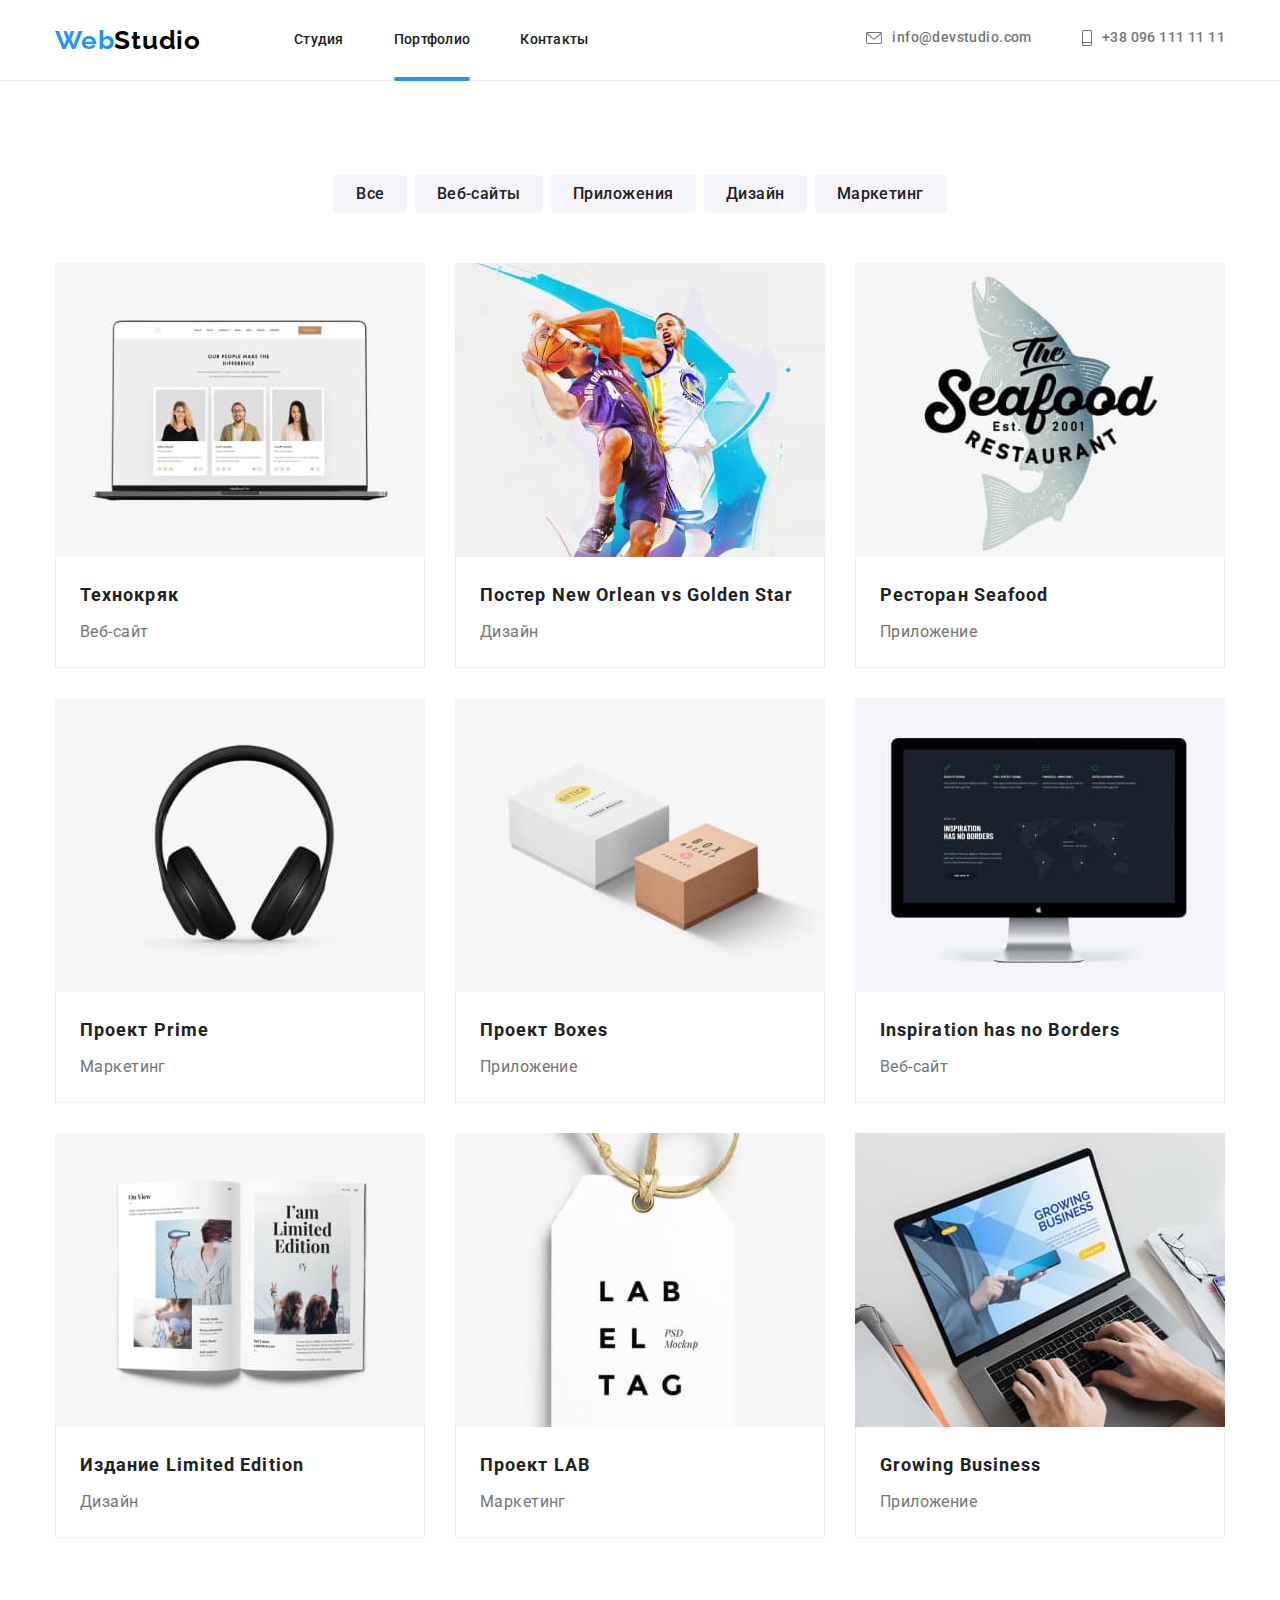
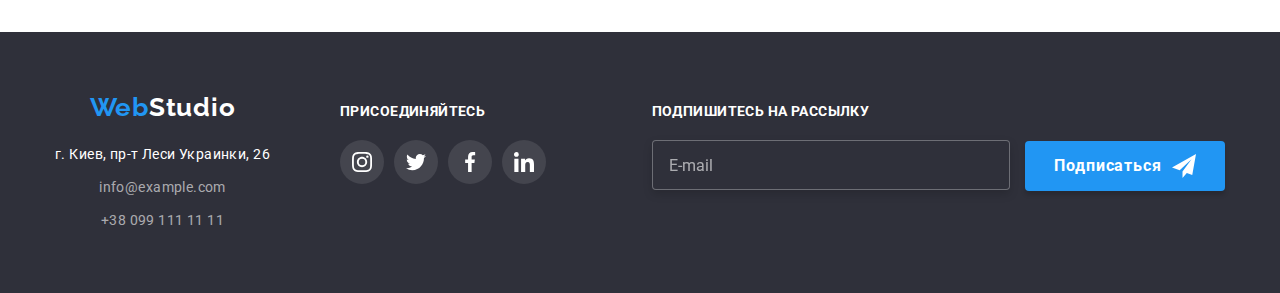
==== portfolio.html @ 34f18101 "дз 8" ====
<!DOCTYPE html>
<html lang="ru">

<head>
    <meta charset="UTF-8">
    <meta http-equiv="X-UA-Compatible" content="IE=edge">
    <meta name="viewport" content="width=device-width, initial-scale=1.0">
    <link rel="stylesheet"
        href="https://cdnjs.cloudflare.com/ajax/libs/modern-normalize/1.0.0/modern-normalize.min.css" />
    <link
        href="https://fonts.googleapis.com/css2?family=Raleway:wght@700&family=Roboto:wght@400;500;700;900&display=swap"
        rel="stylesheet">
    <link rel="stylesheet" href="./css/portfolio.min.css" />
    <meta name="viewport" content="width=device-width, initial-scale=1.0" />
    <title>Портфолио</title>
</head>

<body>
    <header class="header">
        <div class="container header-nav" data-menu>
            <a href="./index.html" class="logo link"><span class="logo-accent">Web</span>Studio</a>
            <div class="menu-container">
                <button type="button" class="menu-button close" data-menu-button-close>
                    <svg width="40" height="40">
                        <use href="./images/icons.svg#close-btn" class="icon-close"></use>
                        <!-- <use href="./images/icons.svg#menu" class="icon-menu"></use> -->
                    </svg>
                </button>
                <nav class="site-nav">
                    <ul class="site-nav__list list">
                        <li class="site-nav__item"><a href="./index.html" class="site-nav__link link">Студия</a>
                        </li>
                        <li class="site-nav__item"><a href="./portfolio.html"
                                class="site-nav__link link current">Портфолио</a>
                        </li>
                        <li class="site-nav__item"><a href="" class="site-nav__link link">Контакты</a></li>
                    </ul>
                </nav>

                <ul class="header-contacts list">
                    <li class="header-contacts__item"><a href="mailto:info@devstudio.com"
                            class="header-contacts__link header-contacts--email link">
                            <svg class="header-contacts__icon" width="16" height="12">
                                <use href="./images/icons.svg#envelope"></use>
                            </svg>
                            info@devstudio.com</a>
                    </li>
                    <li class="header-contacts__item"><a href="tel:+380961111111"
                            class="header-contacts__link header-contacts--tel link">
                            <svg class="header-contacts__icon" width="10" height="16">
                                <use href="./images/icons.svg#smartphone"></use>
                            </svg>
                            +38 096 111 11 11</a>
                    </li>
                </ul>
                <ul class="contacts-soclink__list list">
                    <li class="contacts-soclink__item"><a href="" class="soclink link">Instagram</a></li>
                    <li class="contacts-soclink__item"><a href="" class="soclink link">Twitter</a></li>
                    <li class="contacts-soclink__item"><a href="" class="soclink link">Facebook</a></li>
                    <li class="contacts-soclink__item"><a href="" class="soclink link">LinkedIn</a></li>
                </ul>
            </div>

            <button type="button" class="menu-button open" data-menu-button-open>
                <svg width="40" height="40">
                    <!-- <use href="./images/icons.svg#close-btn" class="icon-close"></use> -->
                    <use href="./images/icons.svg#menu" class="icon-menu"></use>
                </svg>
            </button>

        </div>
    </header>
    <main>
        <!-- Портфолио -->
        <section class="section">
            <div class="container">
                <ul class="filter list">
                    <li class="filter__item"><button type="button" class="filter__button">Все</button></li>
                    <li class="filter__item"><button type="button" class="filter__button">Веб-сайты</button></li>
                    <li class="filter__item"><button type="button" class="filter__button">Приложения</button></li>
                    <li class="filter__item"><button type="button" class="filter__button">Дизайн</button></li>
                    <li class="filter__item"><button type="button" class="filter__button">Маркетинг</button></li>
                </ul>
                <ul class="grid list">
                    <li class="grid__item portfolio-card">
                        <a class="portfolio-card__link link" href="">
                            <div class="portfolio-card__thumb">
                                <img src="./images/portfolio1.jpg" alt="Веб-сайт Технокряк" class="portfolio-card__img"
                                    width="370">
                                <div class="portfolio-card__text-wrap">
                                    <p class="portfolio-card__text">Ресурс предлагает комплексные предложения с разным
                                        уровнем
                                        функционала и сервисов. Все это позволит посетителю получить исчерпывающие
                                        сведения
                                        о компании или частном лице.</p>
                                </div>
                            </div>
                            <div class="portfolio-card__content">
                                <h2 class="portfolio-card__title">Технокряк</h2>
                                <p class="portfolio-card__type">Веб-сайт</p>
                            </div>
                        </a>

                    </li>
                    <!-- 1 -->
                    <li class="grid__item portfolio-card">
                        <a href="" class="portfolio-card__link link">
                            <div class="portfolio-card__thumb">
                                <img src="./images/portfolio2.jpg" alt="Дизайн постера" class="portfolio-card__img"
                                    width="370">
                                <div class="portfolio-card__text-wrap">
                                    <p class="portfolio-card__text">Ресурс предлагает комплексные предложения с разным
                                        уровнем функционала и сервисов. Все это позволит посетителю получить
                                        исчерпывающие
                                        сведения о компании или частном лице.</p>
                                </div>
                            </div>
                            <div class="portfolio-card__content">
                                <h2 class="portfolio-card__title">Постер New Orlean vs Golden Star</h2>
                                <p class="portfolio-card__type">Дизайн</p>
                            </div>
                        </a>
                    </li>
                    <!-- 2 -->
                    <li class="grid__item portfolio-card">
                        <a href="" class="portfolio-card__link link">
                            <div class="portfolio-card__thumb">
                                <img src="./images/portfolio3.jpg" alt="Приложене ресторана Сифуд"
                                    class="portfolio-card__img" width="370">
                                <div class="portfolio-card__text-wrap">
                                    <p class="portfolio-card__text">Ресурс предлагает комплексные предложения с разным
                                        уровнем функционала и сервисов. Все это позволит посетителю получить
                                        исчерпывающие сведения о компании или частном лице.</p>
                                </div>
                            </div>
                            <div class="portfolio-card__content">
                                <h2 class="portfolio-card__title">Ресторан Seafood</h2>
                                <p class="portfolio-card__type">Приложение</p>
                            </div>
                        </a>
                    </li>
                    <!-- 3 -->
                    <li class="grid__item portfolio-card">
                        <a href="" class="portfolio-card__link link">
                            <div class="portfolio-card__thumb">
                                <img src="./images/portfolio4.jpg" alt="Маркетинг проекта Прайм"
                                    class="portfolio-card__img" width="370">
                                <div class="portfolio-card__text-wrap">
                                    <p class="portfolio-card__text">Ресурс предлагает комплексные предложения с разным
                                        уровнем функционала и сервисов. Все это позволит посетителю получить
                                        исчерпывающие
                                        сведения о компании или частном лице.</p>
                                </div>
                            </div>
                            <div class="portfolio-card__content">
                                <h2 class="portfolio-card__title">Проект Prime</h2>
                                <p class="portfolio-card__type">Маркетинг</p>
                            </div>
                        </a>
                    </li>
                    <!-- 4 -->
                    <li class="grid__item portfolio-card">
                        <a href="" class="portfolio-card__link link">
                            <div class="portfolio-card__thumb">
                                <img src="./images/portfolio5.jpg" alt="Приложение проекта Боксес"
                                    class="portfolio-card__img" width="370">
                                <div class="portfolio-card__text-wrap">
                                    <p class="portfolio-card__text">Ресурс предлагает комплексные предложения с разным
                                        уровнем функционала и сервисов. Все это позволит посетителю получить
                                        исчерпывающие
                                        сведения о компании или частном лице.</p>
                                </div>
                            </div>
                            <div class="portfolio-card__content">
                                <h2 class="portfolio-card__title">Проект Boxes</h2>
                                <p class="portfolio-card__type">Приложение</p>
                            </div>
                        </a>
                    </li>
                    <!-- 5 -->
                    <li class="grid__item portfolio-card">
                        <a href="" class="portfolio-card__link link">
                            <div class="portfolio-card__thumb">

                                <img src="./images/portfolio6.jpg" alt="Веб-сайт вдохновения без границ"
                                    class="portfolio-card__img" width="370">
                                <div class="portfolio-card__text-wrap">
                                    <p class="portfolio-card__text">Ресурс предлагает комплексные предложения с разным
                                        уровнем функционала и сервисов. Все это позволит посетителю получить
                                        исчерпывающие
                                        сведения о компании или частном лице.</p>
                                </div>
                            </div>
                            <div class="portfolio-card__content">
                                <h2 class="portfolio-card__title">Inspiration has no Borders</h2>
                                <p class="portfolio-card__type">Веб-сайт</p>
                            </div>
                        </a>
                    </li>

                    <li class="grid__item portfolio-card">
                        <a href="" class="portfolio-card__link link">
                            <div class="portfolio-card__thumb">
                                <img src="./images/portfolio7.jpg" alt="Дизайн издания лимитед эдишн"
                                    class="portfolio-card__img" width="370">
                                <div class="portfolio-card__text-wrap">
                                    <p class="portfolio-card__text">Ресурс предлагает комплексные предложения с разным
                                        уровнем функционала и сервисов. Все это позволит посетителю получить
                                        исчерпывающие
                                        сведения о компании или частном лице.</p>
                                </div>
                            </div>
                            <div class="portfolio-card__content">
                                <h2 class="portfolio-card__title">Издание Limited Edition</h2>
                                <p class="portfolio-card__type">Дизайн</p>
                            </div>
                        </a>
                    </li>

                    <li class="grid__item portfolio-card">
                        <a href="" class="portfolio-card__link link">
                            <div class="portfolio-card__thumb">
                                <img src="./images/portfolio8.jpg" alt="Маркетинг проекта лаб"
                                    class="portfolio-card__img" width="370">
                                <div class="portfolio-card__text-wrap">
                                    <p class="portfolio-card__text">Ресурс предлагает комплексные предложения с разным
                                        уровнем функционала и сервисов. Все это позволит посетителю получить
                                        исчерпывающие
                                        сведения о компании или частном лице.</p>
                                </div>
                            </div>
                            <div class="portfolio-card__content">
                                <h2 class="portfolio-card__title">Проект LAB</h2>
                                <p class="portfolio-card__type">Маркетинг</p>
                            </div>
                        </a>
                    </li>

                    <li class="grid__item portfolio-card">
                        <a href="" class="portfolio-card__link link">
                            <div class="portfolio-card__thumb">
                                <img src="./images/portfolio9.jpg" alt="Приложение Гроуинг бизнес"
                                    class="portfolio-card__img" width="370">
                                <div class="portfolio-card__text-wrap">
                                    <p class="portfolio-card__text">Ресурс предлагает комплексные предложения с разным
                                        уровнем функционала и сервисов. Все это позволит посетителю получить
                                        исчерпывающие
                                        сведения о компании или частном лице.</p>
                                </div>
                            </div>
                            <div class="portfolio-card__content">
                                <h2 class="portfolio-card__title">Growing Business</h2>
                                <p class="portfolio-card__type">Приложение</p>
                            </div>
                        </a>
                    </li>
                </ul>
            </div>

        </section>
    </main>
    <footer class="footer">
        <div class="container footer-items">
            <div class="adress__block">
                <a href="./index.html" class="logo footer__logo link"><span class="logo-accent">Web</span>Studio</a>
                <address>
                    <p class="footer__adress">г. Киев, пр-т Леси Украинки, 26</p>
                    <a href="mailto:info@example.com" class="footer__contacts link">info@example.com</a>
                    <a href="tel:+380991111111" class="footer__contacts link">+38 099 111 11 11</a>
                </address>
            </div>
            <div class="footer__social-links">
                <h3 class="footer__title">Присоединяйтесь</h3>
                <ul class="social-links footer-social-list">
                    <li>
                        <a href="" class="social-links__item footer__social-item">
                            <svg class="social-links__icon" width="20" height="20">
                                <use href="./images/icons.svg#instagram"></use>
                            </svg>
                        </a>
                    </li>
                    <li>
                        <a href="" class="social-links__item footer__social-item">
                            <svg class="social-links__icon" width="20" height="20">
                                <use href="./images/icons.svg#twitter"></use>
                            </svg>
                        </a>
                    </li>
                    <li>
                        <a href="" class="social-links__item footer__social-item">
                            <svg class="social-links__icon" width="20" height="20">
                                <use href="./images/icons.svg#facebook"></use>
                            </svg>
                        </a>
                    </li>
                    <li>
                        <a href="" class="social-links__item footer__social-item">
                            <svg class="social-links__icon" width="20" height="20">
                                <use href="./images/icons.svg#linkedin"></use>
                            </svg>
                        </a>
                    </li>
                </ul>
            </div>

            <div class="footer-form">
                <h3 class="footer__title">Подпишитесь на рассылку</h3>
                <form>
                    <input name="mailing-address" class="footer-form__input" type="text" placeholder="E-mail">
                    <button type="submit" class="button footer-button">Подписаться
                        <svg class="icon-social footer-button__icon" width="24" height="24">
                            <use href="./images/icons.svg#send-mail"></use>
                        </svg>
                    </button>
                </form>

            </div>

        </div>

    </footer>



</body>
<script src="./js/menu.js"></script>

</html>
---- css/portfolio.min.css ----
.portfolio-card__text-wrap{display:-webkit-box;display:-ms-flexbox;display:flex;-webkit-box-align:center;-ms-flex-align:center;align-items:center;-webkit-box-pack:center;-ms-flex-pack:center;justify-content:center}.button{width:200px;height:50px;-webkit-box-shadow:0px 4px 4px rgba(0,0,0,0.15);box-shadow:0px 4px 4px rgba(0,0,0,0.15);border-radius:4px;border:0;font-family:inherit;font-weight:700;font-size:16px;line-height:1.88;text-align:center;letter-spacing:0.06em;background-color:#2196F3;color:#fff;cursor:pointer}.logo{font-family:"Raleway";font-weight:700;font-size:24px;line-height:1.17;letter-spacing:0.03em;color:#000}@media screen and (min-width: 1200px){.logo{font-size:26px;line-height:1.19}}.header-nav.is-open .logo{display:none}.logo-accent{color:#2196F3}body{background-color:#fff;color:#757575;font-family:"Roboto",sans-serif;font-size:14px;line-height:1.71;letter-spacing:.03em}body.modal-open{overflow:hidden}h1,h2,h3,h4,h5,h6,p,ul{margin:0;padding:0}.list{list-style:none}.link{text-decoration:none}.section__title{margin-bottom:30px;color:#212121;font-weight:700;font-size:28px;line-height:1.18;text-align:center}@media screen and (min-width: 1200px){.section__title{margin-bottom:50px;font-size:36px;line-height:1.17}}.container{margin-left:auto;margin-right:auto;min-width:300px;padding-left:15px;padding-right:15px}@media screen and (min-width: 480px){.container{width:480px}}@media screen and (min-width: 768px){.container{width:768px}}@media screen and (min-width: 1200px){.container{width:1200px}}.section{padding-top:60px;padding-bottom:60px}@media screen and (min-width: 1200px){.section{padding-top:94px;padding-bottom:94px}}.section__title{margin-bottom:30px;color:#212121;font-weight:700;font-size:36px;line-height:1.17;text-align:center}@media screen and (min-width: 1200px){.section__title{margin-bottom:50px}}@media screen and (min-width: 768px){.grid{display:-webkit-box;display:-ms-flexbox;display:flex;-ms-flex-wrap:wrap;flex-wrap:wrap;margin-top:-30px;margin-left:-30px;list-style:none}.grid__item{margin-left:30px;margin-top:30px}}.social-links{display:-webkit-box;display:-ms-flexbox;display:flex;-webkit-box-pack:justify;-ms-flex-pack:justify;justify-content:space-between;list-style:none;width:206px;margin-left:auto;margin-right:auto}.social-links__item{display:-webkit-inline-box;display:-ms-inline-flexbox;display:inline-flex;-webkit-box-align:center;-ms-flex-align:center;align-items:center;-webkit-box-pack:center;-ms-flex-pack:center;justify-content:center;width:44px;height:44px;border-radius:50%;color:#afb1b8;background-color:#fff;-webkit-transition:background-color 250ms cubic-bezier(0.4, 0, 0.2, 1),color 250ms cubic-bezier(0.4, 0, 0.2, 1);transition:background-color 250ms cubic-bezier(0.4, 0, 0.2, 1),color 250ms cubic-bezier(0.4, 0, 0.2, 1)}.social-links__item:hover,.social-links__item:focus{background-color:#2196F3;color:#fff}.social-links__icon{fill:currentColor}.header{width:100%;height:100%;border-bottom:1px solid #ececec}.header-nav{display:-webkit-box;display:-ms-flexbox;display:flex;-webkit-box-align:center;-ms-flex-align:center;align-items:center;height:60px}@media screen and (max-width: 1199px){.header-nav{-webkit-box-pack:justify;-ms-flex-pack:justify;justify-content:space-between}}@media screen and (min-width: 768px){.header-nav{height:80px}}@media screen and (max-width: 768px){.menu-container{display:none}}@media screen and (min-width: 768px){.menu-container{display:-webkit-box;display:-ms-flexbox;display:flex;-webkit-box-align:center;-ms-flex-align:center;align-items:center}}@media screen and (min-width: 1200px){.menu-container{width:100%}}@media screen and (max-width: 768px){.header-nav.is-open{position:fixed;top:0;left:0;width:100%;height:100%;-webkit-box-pack:start;-ms-flex-pack:start;justify-content:flex-start;-webkit-box-align:start;-ms-flex-align:start;align-items:flex-start;background-color:#fff;overflow-y:scroll}.header-nav.is-open .menu-container{height:100%;padding:48px 25px;display:-webkit-box;display:-ms-flexbox;display:flex;-webkit-box-orient:vertical;-webkit-box-direction:normal;-ms-flex-direction:column;flex-direction:column;margin-left:auto;margin-right:auto;background-color:#fff;z-index:999}.header-nav.is-open .menu-button.open{display:none}.header-nav.is-open .menu-button{position:absolute;top:21px;right:15px}}.menu-button{display:-webkit-inline-box;display:-ms-inline-flexbox;display:inline-flex;margin:0;margin-left:auto;padding:0;border:none;background-color:transparent}@media screen and (min-width: 768px){.menu-button{display:none}}.menu-button:hover,.menu-button:focus{color:#2196F3}.icon-menu,.icon-close{fill:currentColor}@media screen and (min-width: 768px){.site-nav{font-weight:500;font-size:14px;line-height:1.14;letter-spacing:0.02em}.site-nav .current::after{content:"";position:absolute;bottom:-1px;left:0;width:100%;height:4px;border-radius:2px;background-color:#2196F3}}@media screen and (max-width: 768px){.site-nav{margin-bottom:auto}}@media screen and (min-width: 768px){.site-nav__list{display:-webkit-box;display:-ms-flexbox;display:flex;margin-left:93px}}@media screen and (max-width: 768px){.site-nav__item:not(:first-child){margin-top:32px}}@media screen and (min-width: 768px){.site-nav__item{position:relative}.site-nav__item:not(:first-child){margin-left:50px}}.site-nav__link{color:#212121;-webkit-transition:color 250ms cubic-bezier(0.4, 0, 0.2, 1);transition:color 250ms cubic-bezier(0.4, 0, 0.2, 1)}@media screen and (max-width: 768px){.site-nav__link{font-weight:500;font-size:40px;line-height:1.18;letter-spacing:0.02em}.site-nav__link.current{color:#2196F3}}@media screen and (min-width: 768px){.site-nav__link{display:block;padding-top:32px;padding-bottom:32px}}.site-nav__link:hover,.site-nav__link:focus{color:#2196F3}@media screen and (max-width: 768px){.header-contacts{margin-right:auto;display:-webkit-box;display:-ms-flexbox;display:flex;-webkit-box-orient:vertical;-webkit-box-direction:reverse;-ms-flex-direction:column-reverse;flex-direction:column-reverse}.header-contacts--tel{color:#2196F3;font-size:34px;line-height:1.18;letter-spacing:0.02em;margin-bottom:32px}.header-contacts--email{color:#757575;font-size:24px;line-height:1.17;letter-spacing:0.02em}}@media screen and (min-width: 768px){.header-contacts{margin-left:auto}}@media screen and (min-width: 1200px){.header-contacts{display:-webkit-box;display:-ms-flexbox;display:flex}}.header-contacts__link{display:-webkit-inline-box;display:-ms-inline-flexbox;display:inline-flex;-webkit-box-align:center;-ms-flex-align:center;align-items:center;font-weight:500;-webkit-transition:color 250ms cubic-bezier(0.4, 0, 0.2, 1);transition:color 250ms cubic-bezier(0.4, 0, 0.2, 1)}@media screen and (min-width: 768px){.header-contacts__link{color:#757575}}.header-contacts__link:hover,.header-contacts__link:focus{color:#2196F3}@media screen and (max-width: 768px){.header-contacts__item:not(:first-child){margin-top:32px}}@media screen and (min-width: 768px){.header-contacts__item{margin-left:50px}}.header-contacts__icon{margin-right:10px;fill:currentColor}@media screen and (max-width: 768px){.header-contacts__icon{display:none}}.contacts-soclink__list{display:-webkit-box;display:-ms-flexbox;display:flex;margin-top:64px}@media screen and (min-width: 768px){.contacts-soclink__list{display:none}}.contacts-soclink__item:not(:last-child){padding-right:10px;border-right:1px solid rgba(33,33,33,0.2)}.contacts-soclink__item:not(:first-child){padding-left:10px;border-left:1px solid rgba(33,33,33,0.2)}.soclink{font-weight:500;font-size:18px;line-height:1.22;letter-spacing:0.02em;color:#2196F3}.filter{margin-bottom:50px;display:-webkit-box;display:-ms-flexbox;display:flex;-ms-flex-wrap:wrap;flex-wrap:wrap;margin-top:-15px;margin-left:-8px}@media screen and (min-width: 768px){.filter{-webkit-box-pack:center;-ms-flex-pack:center;justify-content:center}}.filter__item{margin-top:15px;margin-left:8px}.filter__button{padding:6px 22px;border-radius:4px;border:0;background-color:#F5F4FA;color:#212121;-webkit-box-shadow:none;box-shadow:none;cursor:pointer;font-family:"Roboto", sans-serif;font-weight:500;font-size:16px;line-height:1.62;text-align:center;letter-spacing:0.03em;-webkit-transition:color 250ms cubic-bezier(0.4, 0, 0.2, 1),background-color 250ms cubic-bezier(0.4, 0, 0.2, 1),-webkit-box-shadow 250ms cubic-bezier(0.4, 0, 0.2, 1);transition:color 250ms cubic-bezier(0.4, 0, 0.2, 1),background-color 250ms cubic-bezier(0.4, 0, 0.2, 1),-webkit-box-shadow 250ms cubic-bezier(0.4, 0, 0.2, 1);transition:color 250ms cubic-bezier(0.4, 0, 0.2, 1),background-color 250ms cubic-bezier(0.4, 0, 0.2, 1),box-shadow 250ms cubic-bezier(0.4, 0, 0.2, 1);transition:color 250ms cubic-bezier(0.4, 0, 0.2, 1),background-color 250ms cubic-bezier(0.4, 0, 0.2, 1),box-shadow 250ms cubic-bezier(0.4, 0, 0.2, 1),-webkit-box-shadow 250ms cubic-bezier(0.4, 0, 0.2, 1)}.filter__button:hover,.filter__button:focus{background-color:#2196F3;color:#fff;-webkit-box-shadow:0px 3px 1px rgba(0,0,0,0.1),0px 1px 2px rgba(0,0,0,0.08),0px 2px 2px rgba(0,0,0,0.12);box-shadow:0px 3px 1px rgba(0,0,0,0.1),0px 1px 2px rgba(0,0,0,0.08),0px 2px 2px rgba(0,0,0,0.12)}.portfolio-card{-webkit-transition:-webkit-box-shadow 250ms cubic-bezier(0.4, 0, 0.2, 1);transition:-webkit-box-shadow 250ms cubic-bezier(0.4, 0, 0.2, 1);transition:box-shadow 250ms cubic-bezier(0.4, 0, 0.2, 1);transition:box-shadow 250ms cubic-bezier(0.4, 0, 0.2, 1), -webkit-box-shadow 250ms cubic-bezier(0.4, 0, 0.2, 1)}@media screen and (min-width: 768px){.portfolio-card{width:calc((100% - 60px) / 2)}}@media screen and (min-width: 1200px){.portfolio-card{width:calc((100% - 90px) / 3)}}@media screen and (max-width: 767px){.portfolio-card:not(:last-child){margin-bottom:30px}}.portfolio-card:hover{-webkit-box-shadow:0px 1px 1px rgba(0,0,0,0.12),0px 4px 4px rgba(0,0,0,0.06),1px 4px 6px rgba(0,0,0,0.16);box-shadow:0px 1px 1px rgba(0,0,0,0.12),0px 4px 4px rgba(0,0,0,0.06),1px 4px 6px rgba(0,0,0,0.16)}.portfolio-card__thumb{position:relative;overflow:hidden}.portfolio-card__img{display:block}.portfolio-card__text-wrap{position:absolute;bottom:0;min-height:294px;-webkit-transform:translateY(100%);transform:translateY(100%);background-color:rgba(33,150,243,0.9);-webkit-transition:-webkit-transform 250ms cubic-bezier(0.4, 0, 0.2, 1);transition:-webkit-transform 250ms cubic-bezier(0.4, 0, 0.2, 1);transition:transform 250ms cubic-bezier(0.4, 0, 0.2, 1);transition:transform 250ms cubic-bezier(0.4, 0, 0.2, 1), -webkit-transform 250ms cubic-bezier(0.4, 0, 0.2, 1)}.portfolio-card__link:hover .portfolio-card__text-wrap,.portfolio-card__link:focus .portfolio-card__text-wrap{-webkit-transform:translateY(0);transform:translateY(0)}.portfolio-card__text{padding:24px;font-size:18px;line-height:1.56;color:#fff}.portfolio-card__title{margin-bottom:4px;color:#212121;font-weight:700;font-size:18px;line-height:2;letter-spacing:0.06em}.portfolio-card__content{display:-webkit-box;display:-ms-flexbox;display:flex;-webkit-box-orient:vertical;-webkit-box-direction:normal;-ms-flex-direction:column;flex-direction:column;padding:20px 24px;border-left:1px solid #ececec;border-right:1px solid #ececec;border-bottom:1px solid #ececec}.portfolio-card__type{font-size:16px;line-height:1.88;color:#757575}.footer{padding-top:60px;padding-bottom:60px;background-color:#2F303A}.adress__block{text-align:center}@media screen and (max-width: 767px){.adress__block{margin-bottom:60px}}@media (min-width: 768px) and (max-width: 1199px){.adress__block{margin-right:165px;margin-bottom:60px;margin-left:76px}}.footer__title{margin-bottom:20px;color:#fff;font-weight:700;font-size:14px;line-height:1.14;text-transform:uppercase;text-align:center}@media screen and (min-width: 1200px){.footer__title{text-align:left}}@media screen and (min-width: 768px){.footer-items{display:-webkit-box;display:-ms-flexbox;display:flex;-ms-flex-wrap:wrap;flex-wrap:wrap}}.footer__logo{display:block;margin-bottom:20px;color:#fff}.footer__adress{margin-bottom:9px;font-style:normal;color:#fff}.footer__contacts{display:block;color:rgba(255,255,255,0.6);font-style:normal;-webkit-transition:color 250ms cubic-bezier(0.4, 0, 0.2, 1);transition:color 250ms cubic-bezier(0.4, 0, 0.2, 1)}.footer__contacts:hover,.footer__contacts:focus{color:#2196F3}.footer__contacts:not(:last-child){margin-bottom:9px}.footer__social-links{margin-left:auto;margin-right:auto;width:206px}@media (max-width: 1199px){.footer__social-links{margin-bottom:60px}}@media (min-width: 768px) and (max-width: 1199px){.footer__social-links{margin-top:5px}}@media screen and (min-width: 1200px){.footer__social-links{margin-left:70px;padding-top:12px}}.footer__social-item{color:#fff;background-color:rgba(255,255,255,0.1)}@media (min-width: 768px) and (max-width: 1199px){.footer-form{width:450px;margin-left:166px}}@media screen and (min-width: 1200px){.footer-form{margin-left:93px;padding-top:12px}}.footer-form__input{height:50px;margin-right:12px;margin-bottom:20px;padding:15px 16px;font-size:16px;line-height:1.25;background-color:#2F303A;color:rgba(255,255,255,0.6);border:1px solid rgba(255,255,255,0.3);-webkit-filter:drop-shadow(0px 4px 4px rgba(0,0,0,0.15));filter:drop-shadow(0px 4px 4px rgba(0,0,0,0.15));border-radius:4px}@media (min-width: 768px) and (max-width: 1199px){.footer-form__input{width:450px}}.footer-form__input::-webkit-input-placeholder{color:rgba(255,255,255,0.6)}.footer-form__input:-ms-input-placeholder{color:rgba(255,255,255,0.6)}.footer-form__input::-ms-input-placeholder{color:rgba(255,255,255,0.6)}.footer-form__input::placeholder{color:rgba(255,255,255,0.6)}.footer-form__input:focus{border-color:#2196F3;outline:none;-webkit-transition:border-color 250ms cubic-bezier(0.4, 0, 0.2, 1);transition:border-color 250ms cubic-bezier(0.4, 0, 0.2, 1)}@media (max-width: 767px){.footer-form__input{width:100%}}@media screen and (min-width: 1200px){.footer-form__input{min-width:358px}}.footer-button{display:-webkit-box;display:-ms-flexbox;display:flex;-webkit-box-align:center;-ms-flex-align:center;align-items:center;-webkit-box-pack:center;-ms-flex-pack:center;justify-content:center}@media (max-width: 1199px){.footer-button{margin-left:auto;margin-right:auto}}@media screen and (min-width: 1200px){.footer-button{display:-webkit-inline-box;display:-ms-inline-flexbox;display:inline-flex}}.footer-button__icon{margin-left:10px}
/*# sourceMappingURL=portfolio.min.css.map */
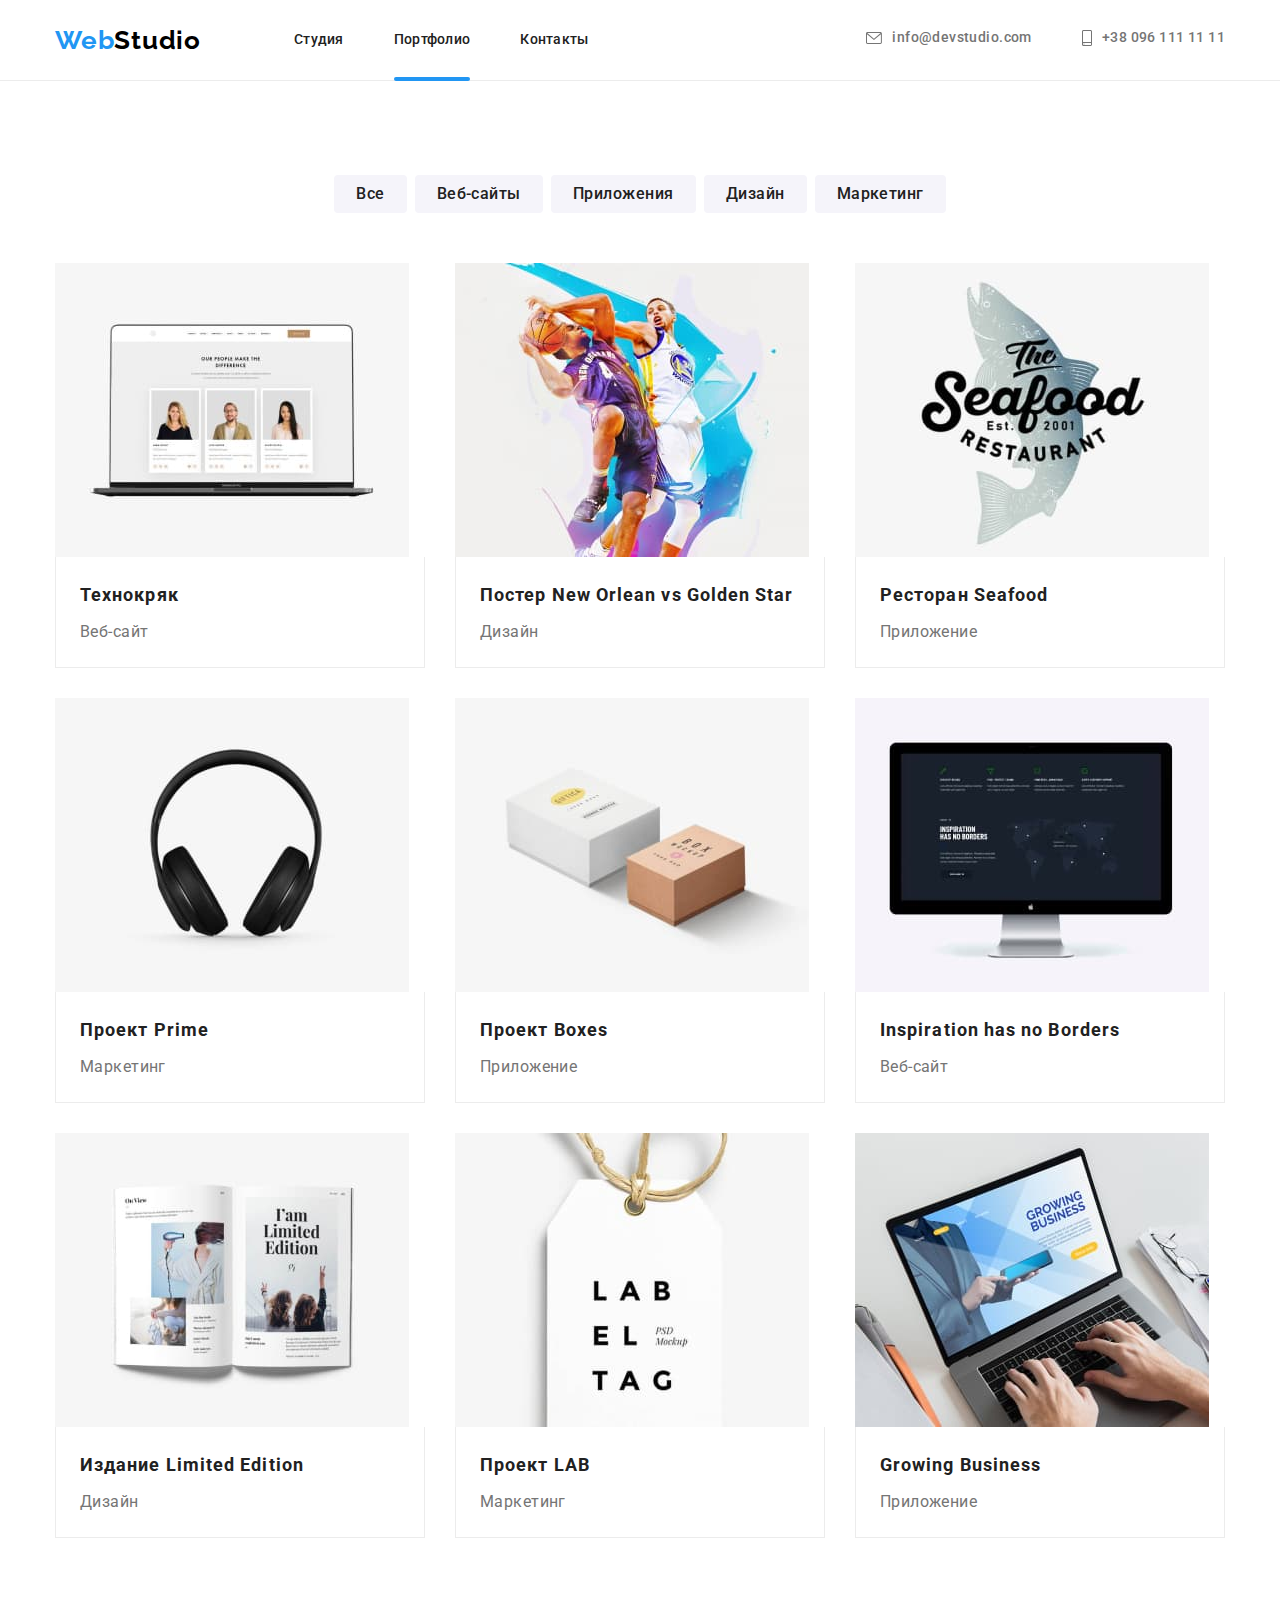
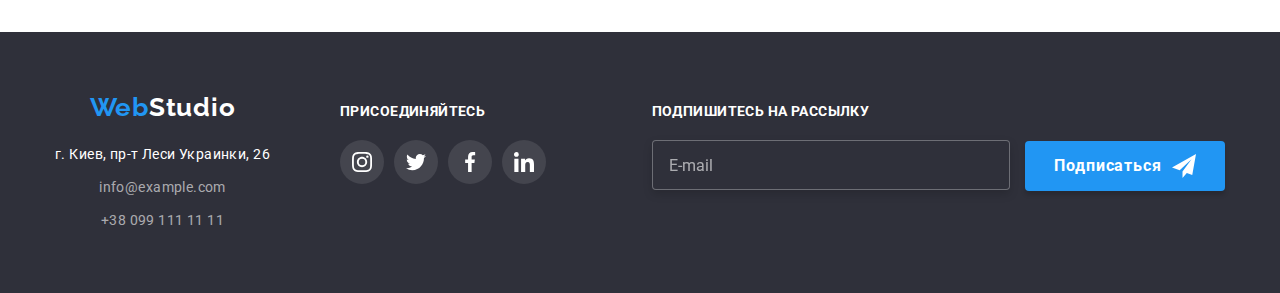
==== commit 1e8dfd7b: "зроблені зображення" ====
--- a/portfolio.html
+++ b/portfolio.html
@@ -85,8 +85,18 @@
                     <li class="grid__item portfolio-card">
                         <a class="portfolio-card__link link" href="">
                             <div class="portfolio-card__thumb">
-                                <img src="./images/portfolio1.jpg" alt="Веб-сайт Технокряк" class="portfolio-card__img"
-                                    width="370">
+                                <img srcset="
+                                                        ./images/portfolio/portfolio1-354.jpg 354w,
+                                                        ./images/portfolio/portfolio1-370.jpg 370w, 
+                                                        ./images/portfolio/portfolio1-450.jpg 450w, 
+                                                        ./images/portfolio/portfolio1-708.jpg 708w,
+                                                        ./images/portfolio/portfolio1-740.jpg 740w, 
+                                                        ./images/portfolio/portfolio1-900.jpg 900w" sizes="
+                                                         (min-width: 1200px) 354px, 
+                                                         (min-width: 768px) 370px, 
+                                                         (max-width: 768px) 450px"
+                                    src="./images/portfolio/portfolio1-354.jpg" alt="Веб-сайт Технокряк"
+                                    class="portfolio-card__img">
                                 <div class="portfolio-card__text-wrap">
                                     <p class="portfolio-card__text">Ресурс предлагает комплексные предложения с разным
                                         уровнем
@@ -106,8 +116,19 @@
                     <li class="grid__item portfolio-card">
                         <a href="" class="portfolio-card__link link">
                             <div class="portfolio-card__thumb">
-                                <img src="./images/portfolio2.jpg" alt="Дизайн постера" class="portfolio-card__img"
-                                    width="370">
+                                <img srcset="
+                                                                                        ./images/portfolio/portfolio2-354.jpg 354w,
+                                                                                        ./images/portfolio/portfolio2-370.jpg 370w, 
+                                                                                        ./images/portfolio/portfolio2-450.jpg 450w, 
+                                                                                        ./images/portfolio/portfolio2-708.jpg 708w,
+                                                                                        ./images/portfolio/portfolio2-740.jpg 740w, 
+                                                                                        ./images/portfolio/portfolio2-900.jpg 900w"
+                                    sizes="
+                                                                                         (min-width: 1200px) 354px, 
+                                                                                         (min-width: 768px) 370px, 
+                                                                                         (max-width: 768px) 450px"
+                                    src="./images/portfolio/portfolio2-354.jpg" alt="Дизайн постера"
+                                    class="portfolio-card__img">
                                 <div class="portfolio-card__text-wrap">
                                     <p class="portfolio-card__text">Ресурс предлагает комплексные предложения с разным
                                         уровнем функционала и сервисов. Все это позволит посетителю получить
@@ -125,8 +146,19 @@
                     <li class="grid__item portfolio-card">
                         <a href="" class="portfolio-card__link link">
                             <div class="portfolio-card__thumb">
-                                <img src="./images/portfolio3.jpg" alt="Приложене ресторана Сифуд"
-                                    class="portfolio-card__img" width="370">
+                                <img srcset="
+                                                                                        ./images/portfolio/portfolio3-354.jpg 354w,
+                                                                                        ./images/portfolio/portfolio3-370.jpg 370w, 
+                                                                                        ./images/portfolio/portfolio3-450.jpg 450w, 
+                                                                                        ./images/portfolio/portfolio3-708.jpg 708w,
+                                                                                        ./images/portfolio/portfolio3-740.jpg 740w, 
+                                                                                        ./images/portfolio/portfolio3-900.jpg 900w"
+                                    sizes="
+                                                                                         (min-width: 1200px) 354px, 
+                                                                                         (min-width: 768px) 370px, 
+                                                                                         (max-width: 768px) 450px"
+                                    src="./images/portfolio/portfolio3-354.jpg" alt="Приложене ресторана Сифуд"
+                                    class="portfolio-card__img">
                                 <div class="portfolio-card__text-wrap">
                                     <p class="portfolio-card__text">Ресурс предлагает комплексные предложения с разным
                                         уровнем функционала и сервисов. Все это позволит посетителю получить
@@ -143,8 +175,19 @@
                     <li class="grid__item portfolio-card">
                         <a href="" class="portfolio-card__link link">
                             <div class="portfolio-card__thumb">
-                                <img src="./images/portfolio4.jpg" alt="Маркетинг проекта Прайм"
-                                    class="portfolio-card__img" width="370">
+                                <img srcset="
+                                                                                        ./images/portfolio/portfolio4-354.jpg 354w,
+                                                                                        ./images/portfolio/portfolio4-370.jpg 370w, 
+                                                                                        ./images/portfolio/portfolio4-450.jpg 450w, 
+                                                                                        ./images/portfolio/portfolio4-708.jpg 708w,
+                                                                                        ./images/portfolio/portfolio4-740.jpg 740w, 
+                                                                                        ./images/portfolio/portfolio4-900.jpg 900w"
+                                    sizes="
+                                                                                         (min-width: 1200px) 354px, 
+                                                                                         (min-width: 768px) 370px, 
+                                                                                         (max-width: 768px) 450px"
+                                    src="./images/portfolio/portfolio4-354.jpg" alt="Маркетинг проекта Прайм"
+                                    class="portfolio-card__img">
                                 <div class="portfolio-card__text-wrap">
                                     <p class="portfolio-card__text">Ресурс предлагает комплексные предложения с разным
                                         уровнем функционала и сервисов. Все это позволит посетителю получить
@@ -162,8 +205,19 @@
                     <li class="grid__item portfolio-card">
                         <a href="" class="portfolio-card__link link">
                             <div class="portfolio-card__thumb">
-                                <img src="./images/portfolio5.jpg" alt="Приложение проекта Боксес"
-                                    class="portfolio-card__img" width="370">
+                                <img srcset="
+                                                                                        ./images/portfolio/portfolio5-354.jpg 354w,
+                                                                                        ./images/portfolio/portfolio5-370.jpg 370w, 
+                                                                                        ./images/portfolio/portfolio5-450.jpg 450w, 
+                                                                                        ./images/portfolio/portfolio5-708.jpg 708w,
+                                                                                        ./images/portfolio/portfolio5-740.jpg 740w, 
+                                                                                        ./images/portfolio/portfolio5-900.jpg 900w"
+                                    sizes="
+                                                                                         (min-width: 1200px) 354px, 
+                                                                                         (min-width: 768px) 370px, 
+                                                                                         (max-width: 768px) 450px"
+                                    src="./images/portfolio/portfolio5-354.jpg" alt="Приложение проекта Боксес"
+                                    class="portfolio-card__img">
                                 <div class="portfolio-card__text-wrap">
                                     <p class="portfolio-card__text">Ресурс предлагает комплексные предложения с разным
                                         уровнем функционала и сервисов. Все это позволит посетителю получить
@@ -182,8 +236,19 @@
                         <a href="" class="portfolio-card__link link">
                             <div class="portfolio-card__thumb">
 
-                                <img src="./images/portfolio6.jpg" alt="Веб-сайт вдохновения без границ"
-                                    class="portfolio-card__img" width="370">
+                                <img srcset="
+                                                                                        ./images/portfolio/portfolio6-354.jpg 354w,
+                                                                                        ./images/portfolio/portfolio6-370.jpg 370w, 
+                                                                                        ./images/portfolio/portfolio6-450.jpg 450w, 
+                                                                                        ./images/portfolio/portfolio6-708.jpg 708w,
+                                                                                        ./images/portfolio/portfolio6-740.jpg 740w, 
+                                                                                        ./images/portfolio/portfolio6-900.jpg 900w"
+                                    sizes="
+                                                                                         (min-width: 1200px) 354px, 
+                                                                                         (min-width: 768px) 370px, 
+                                                                                         (max-width: 768px) 450px"
+                                    src="./images/portfolio/portfolio6-354.jpg" alt="Веб-сайт вдохновения без границ"
+                                    class="portfolio-card__img">
                                 <div class="portfolio-card__text-wrap">
                                     <p class="portfolio-card__text">Ресурс предлагает комплексные предложения с разным
                                         уровнем функционала и сервисов. Все это позволит посетителю получить
@@ -201,8 +266,19 @@
                     <li class="grid__item portfolio-card">
                         <a href="" class="portfolio-card__link link">
                             <div class="portfolio-card__thumb">
-                                <img src="./images/portfolio7.jpg" alt="Дизайн издания лимитед эдишн"
-                                    class="portfolio-card__img" width="370">
+                                <img srcset="
+                                                                                    ./images/portfolio/portfolio7-354.jpg 354w,
+                                                                                    ./images/portfolio/portfolio7-370.jpg 370w, 
+                                                                                    ./images/portfolio/portfolio7-450.jpg 450w, 
+                                                                                    ./images/portfolio/portfolio7-708.jpg 708w,
+                                                                                    ./images/portfolio/portfolio7-740.jpg 740w, 
+                                                                                    ./images/portfolio/portfolio7-900.jpg 900w"
+                                    sizes="
+                                                                                     (min-width: 1200px) 354px, 
+                                                                                     (min-width: 768px) 370px, 
+                                                                                     (max-width: 768px) 450px"
+                                    src="./images/portfolio/portfolio7-354.jpg" alt="Дизайн издания лимитед эдишн"
+                                    class="portfolio-card__img">
                                 <div class="portfolio-card__text-wrap">
                                     <p class="portfolio-card__text">Ресурс предлагает комплексные предложения с разным
                                         уровнем функционала и сервисов. Все это позволит посетителю получить
@@ -220,8 +296,19 @@
                     <li class="grid__item portfolio-card">
                         <a href="" class="portfolio-card__link link">
                             <div class="portfolio-card__thumb">
-                                <img src="./images/portfolio8.jpg" alt="Маркетинг проекта лаб"
-                                    class="portfolio-card__img" width="370">
+                                <img srcset="
+                                                                                        ./images/portfolio/portfolio8-354.jpg 354w,
+                                                                                        ./images/portfolio/portfolio8-370.jpg 370w, 
+                                                                                        ./images/portfolio/portfolio8-450.jpg 450w, 
+                                                                                        ./images/portfolio/portfolio8-708.jpg 708w,
+                                                                                        ./images/portfolio/portfolio8-740.jpg 740w, 
+                                                                                        ./images/portfolio/portfolio8-900.jpg 900w"
+                                    sizes="
+                                                                                         (min-width: 1200px) 354px, 
+                                                                                         (min-width: 768px) 370px, 
+                                                                                         (max-width: 768px) 450px"
+                                    src="./images/portfolio/portfolio8-354.jpg" alt="Маркетинг проекта лаб"
+                                    class="portfolio-card__img">
                                 <div class="portfolio-card__text-wrap">
                                     <p class="portfolio-card__text">Ресурс предлагает комплексные предложения с разным
                                         уровнем функционала и сервисов. Все это позволит посетителю получить
@@ -239,8 +326,19 @@
                     <li class="grid__item portfolio-card">
                         <a href="" class="portfolio-card__link link">
                             <div class="portfolio-card__thumb">
-                                <img src="./images/portfolio9.jpg" alt="Приложение Гроуинг бизнес"
-                                    class="portfolio-card__img" width="370">
+                                <img srcset="
+                                                                                        ./images/portfolio/portfolio9-354.jpg 354w,
+                                                                                        ./images/portfolio/portfolio9-370.jpg 370w, 
+                                                                                        ./images/portfolio/portfolio9-450.jpg 450w, 
+                                                                                        ./images/portfolio/portfolio9-708.jpg 708w,
+                                                                                        ./images/portfolio/portfolio9-740.jpg 740w, 
+                                                                                        ./images/portfolio/portfolio9-900.jpg 900w"
+                                    sizes="
+                                                                                         (min-width: 1200px) 354px, 
+                                                                                         (min-width: 768px) 370px, 
+                                                                                         (max-width: 768px) 450px"
+                                    src="./images/portfolio/portfolio9-354.jpg" alt="Приложение Гроуинг бизнес"
+                                    class="portfolio-card__img">
                                 <div class="portfolio-card__text-wrap">
                                     <p class="portfolio-card__text">Ресурс предлагает комплексные предложения с разным
                                         уровнем функционала и сервисов. Все это позволит посетителю получить
--- a/css/portfolio.min.css
+++ b/css/portfolio.min.css
@@ -1,2 +1,2 @@
-.portfolio-card__text-wrap{display:-webkit-box;display:-ms-flexbox;display:flex;-webkit-box-align:center;-ms-flex-align:center;align-items:center;-webkit-box-pack:center;-ms-flex-pack:center;justify-content:center}.button{width:200px;height:50px;-webkit-box-shadow:0px 4px 4px rgba(0,0,0,0.15);box-shadow:0px 4px 4px rgba(0,0,0,0.15);border-radius:4px;border:0;font-family:inherit;font-weight:700;font-size:16px;line-height:1.88;text-align:center;letter-spacing:0.06em;background-color:#2196F3;color:#fff;cursor:pointer}.logo{font-family:"Raleway";font-weight:700;font-size:24px;line-height:1.17;letter-spacing:0.03em;color:#000}@media screen and (min-width: 1200px){.logo{font-size:26px;line-height:1.19}}.header-nav.is-open .logo{display:none}.logo-accent{color:#2196F3}body{background-color:#fff;color:#757575;font-family:"Roboto",sans-serif;font-size:14px;line-height:1.71;letter-spacing:.03em}body.modal-open{overflow:hidden}h1,h2,h3,h4,h5,h6,p,ul{margin:0;padding:0}.list{list-style:none}.link{text-decoration:none}.section__title{margin-bottom:30px;color:#212121;font-weight:700;font-size:28px;line-height:1.18;text-align:center}@media screen and (min-width: 1200px){.section__title{margin-bottom:50px;font-size:36px;line-height:1.17}}.container{margin-left:auto;margin-right:auto;min-width:300px;padding-left:15px;padding-right:15px}@media screen and (min-width: 480px){.container{width:480px}}@media screen and (min-width: 768px){.container{width:768px}}@media screen and (min-width: 1200px){.container{width:1200px}}.section{padding-top:60px;padding-bottom:60px}@media screen and (min-width: 1200px){.section{padding-top:94px;padding-bottom:94px}}.section__title{margin-bottom:30px;color:#212121;font-weight:700;font-size:36px;line-height:1.17;text-align:center}@media screen and (min-width: 1200px){.section__title{margin-bottom:50px}}@media screen and (min-width: 768px){.grid{display:-webkit-box;display:-ms-flexbox;display:flex;-ms-flex-wrap:wrap;flex-wrap:wrap;margin-top:-30px;margin-left:-30px;list-style:none}.grid__item{margin-left:30px;margin-top:30px}}.social-links{display:-webkit-box;display:-ms-flexbox;display:flex;-webkit-box-pack:justify;-ms-flex-pack:justify;justify-content:space-between;list-style:none;width:206px;margin-left:auto;margin-right:auto}.social-links__item{display:-webkit-inline-box;display:-ms-inline-flexbox;display:inline-flex;-webkit-box-align:center;-ms-flex-align:center;align-items:center;-webkit-box-pack:center;-ms-flex-pack:center;justify-content:center;width:44px;height:44px;border-radius:50%;color:#afb1b8;background-color:#fff;-webkit-transition:background-color 250ms cubic-bezier(0.4, 0, 0.2, 1),color 250ms cubic-bezier(0.4, 0, 0.2, 1);transition:background-color 250ms cubic-bezier(0.4, 0, 0.2, 1),color 250ms cubic-bezier(0.4, 0, 0.2, 1)}.social-links__item:hover,.social-links__item:focus{background-color:#2196F3;color:#fff}.social-links__icon{fill:currentColor}.header{width:100%;height:100%;border-bottom:1px solid #ececec}.header-nav{display:-webkit-box;display:-ms-flexbox;display:flex;-webkit-box-align:center;-ms-flex-align:center;align-items:center;height:60px}@media screen and (max-width: 1199px){.header-nav{-webkit-box-pack:justify;-ms-flex-pack:justify;justify-content:space-between}}@media screen and (min-width: 768px){.header-nav{height:80px}}@media screen and (max-width: 768px){.menu-container{display:none}}@media screen and (min-width: 768px){.menu-container{display:-webkit-box;display:-ms-flexbox;display:flex;-webkit-box-align:center;-ms-flex-align:center;align-items:center}}@media screen and (min-width: 1200px){.menu-container{width:100%}}@media screen and (max-width: 768px){.header-nav.is-open{position:fixed;top:0;left:0;width:100%;height:100%;-webkit-box-pack:start;-ms-flex-pack:start;justify-content:flex-start;-webkit-box-align:start;-ms-flex-align:start;align-items:flex-start;background-color:#fff;overflow-y:scroll}.header-nav.is-open .menu-container{height:100%;padding:48px 25px;display:-webkit-box;display:-ms-flexbox;display:flex;-webkit-box-orient:vertical;-webkit-box-direction:normal;-ms-flex-direction:column;flex-direction:column;margin-left:auto;margin-right:auto;background-color:#fff;z-index:999}.header-nav.is-open .menu-button.open{display:none}.header-nav.is-open .menu-button{position:absolute;top:21px;right:15px}}.menu-button{display:-webkit-inline-box;display:-ms-inline-flexbox;display:inline-flex;margin:0;margin-left:auto;padding:0;border:none;background-color:transparent}@media screen and (min-width: 768px){.menu-button{display:none}}.menu-button:hover,.menu-button:focus{color:#2196F3}.icon-menu,.icon-close{fill:currentColor}@media screen and (min-width: 768px){.site-nav{font-weight:500;font-size:14px;line-height:1.14;letter-spacing:0.02em}.site-nav .current::after{content:"";position:absolute;bottom:-1px;left:0;width:100%;height:4px;border-radius:2px;background-color:#2196F3}}@media screen and (max-width: 768px){.site-nav{margin-bottom:auto}}@media screen and (min-width: 768px){.site-nav__list{display:-webkit-box;display:-ms-flexbox;display:flex;margin-left:93px}}@media screen and (max-width: 768px){.site-nav__item:not(:first-child){margin-top:32px}}@media screen and (min-width: 768px){.site-nav__item{position:relative}.site-nav__item:not(:first-child){margin-left:50px}}.site-nav__link{color:#212121;-webkit-transition:color 250ms cubic-bezier(0.4, 0, 0.2, 1);transition:color 250ms cubic-bezier(0.4, 0, 0.2, 1)}@media screen and (max-width: 768px){.site-nav__link{font-weight:500;font-size:40px;line-height:1.18;letter-spacing:0.02em}.site-nav__link.current{color:#2196F3}}@media screen and (min-width: 768px){.site-nav__link{display:block;padding-top:32px;padding-bottom:32px}}.site-nav__link:hover,.site-nav__link:focus{color:#2196F3}@media screen and (max-width: 768px){.header-contacts{margin-right:auto;display:-webkit-box;display:-ms-flexbox;display:flex;-webkit-box-orient:vertical;-webkit-box-direction:reverse;-ms-flex-direction:column-reverse;flex-direction:column-reverse}.header-contacts--tel{color:#2196F3;font-size:34px;line-height:1.18;letter-spacing:0.02em;margin-bottom:32px}.header-contacts--email{color:#757575;font-size:24px;line-height:1.17;letter-spacing:0.02em}}@media screen and (min-width: 768px){.header-contacts{margin-left:auto}}@media screen and (min-width: 1200px){.header-contacts{display:-webkit-box;display:-ms-flexbox;display:flex}}.header-contacts__link{display:-webkit-inline-box;display:-ms-inline-flexbox;display:inline-flex;-webkit-box-align:center;-ms-flex-align:center;align-items:center;font-weight:500;-webkit-transition:color 250ms cubic-bezier(0.4, 0, 0.2, 1);transition:color 250ms cubic-bezier(0.4, 0, 0.2, 1)}@media screen and (min-width: 768px){.header-contacts__link{color:#757575}}.header-contacts__link:hover,.header-contacts__link:focus{color:#2196F3}@media screen and (max-width: 768px){.header-contacts__item:not(:first-child){margin-top:32px}}@media screen and (min-width: 768px){.header-contacts__item{margin-left:50px}}.header-contacts__icon{margin-right:10px;fill:currentColor}@media screen and (max-width: 768px){.header-contacts__icon{display:none}}.contacts-soclink__list{display:-webkit-box;display:-ms-flexbox;display:flex;margin-top:64px}@media screen and (min-width: 768px){.contacts-soclink__list{display:none}}.contacts-soclink__item:not(:last-child){padding-right:10px;border-right:1px solid rgba(33,33,33,0.2)}.contacts-soclink__item:not(:first-child){padding-left:10px;border-left:1px solid rgba(33,33,33,0.2)}.soclink{font-weight:500;font-size:18px;line-height:1.22;letter-spacing:0.02em;color:#2196F3}.filter{margin-bottom:50px;display:-webkit-box;display:-ms-flexbox;display:flex;-ms-flex-wrap:wrap;flex-wrap:wrap;margin-top:-15px;margin-left:-8px}@media screen and (min-width: 768px){.filter{-webkit-box-pack:center;-ms-flex-pack:center;justify-content:center}}.filter__item{margin-top:15px;margin-left:8px}.filter__button{padding:6px 22px;border-radius:4px;border:0;background-color:#F5F4FA;color:#212121;-webkit-box-shadow:none;box-shadow:none;cursor:pointer;font-family:"Roboto", sans-serif;font-weight:500;font-size:16px;line-height:1.62;text-align:center;letter-spacing:0.03em;-webkit-transition:color 250ms cubic-bezier(0.4, 0, 0.2, 1),background-color 250ms cubic-bezier(0.4, 0, 0.2, 1),-webkit-box-shadow 250ms cubic-bezier(0.4, 0, 0.2, 1);transition:color 250ms cubic-bezier(0.4, 0, 0.2, 1),background-color 250ms cubic-bezier(0.4, 0, 0.2, 1),-webkit-box-shadow 250ms cubic-bezier(0.4, 0, 0.2, 1);transition:color 250ms cubic-bezier(0.4, 0, 0.2, 1),background-color 250ms cubic-bezier(0.4, 0, 0.2, 1),box-shadow 250ms cubic-bezier(0.4, 0, 0.2, 1);transition:color 250ms cubic-bezier(0.4, 0, 0.2, 1),background-color 250ms cubic-bezier(0.4, 0, 0.2, 1),box-shadow 250ms cubic-bezier(0.4, 0, 0.2, 1),-webkit-box-shadow 250ms cubic-bezier(0.4, 0, 0.2, 1)}.filter__button:hover,.filter__button:focus{background-color:#2196F3;color:#fff;-webkit-box-shadow:0px 3px 1px rgba(0,0,0,0.1),0px 1px 2px rgba(0,0,0,0.08),0px 2px 2px rgba(0,0,0,0.12);box-shadow:0px 3px 1px rgba(0,0,0,0.1),0px 1px 2px rgba(0,0,0,0.08),0px 2px 2px rgba(0,0,0,0.12)}.portfolio-card{-webkit-transition:-webkit-box-shadow 250ms cubic-bezier(0.4, 0, 0.2, 1);transition:-webkit-box-shadow 250ms cubic-bezier(0.4, 0, 0.2, 1);transition:box-shadow 250ms cubic-bezier(0.4, 0, 0.2, 1);transition:box-shadow 250ms cubic-bezier(0.4, 0, 0.2, 1), -webkit-box-shadow 250ms cubic-bezier(0.4, 0, 0.2, 1)}@media screen and (min-width: 768px){.portfolio-card{width:calc((100% - 60px) / 2)}}@media screen and (min-width: 1200px){.portfolio-card{width:calc((100% - 90px) / 3)}}@media screen and (max-width: 767px){.portfolio-card:not(:last-child){margin-bottom:30px}}.portfolio-card:hover{-webkit-box-shadow:0px 1px 1px rgba(0,0,0,0.12),0px 4px 4px rgba(0,0,0,0.06),1px 4px 6px rgba(0,0,0,0.16);box-shadow:0px 1px 1px rgba(0,0,0,0.12),0px 4px 4px rgba(0,0,0,0.06),1px 4px 6px rgba(0,0,0,0.16)}.portfolio-card__thumb{position:relative;overflow:hidden}.portfolio-card__img{display:block}.portfolio-card__text-wrap{position:absolute;bottom:0;min-height:294px;-webkit-transform:translateY(100%);transform:translateY(100%);background-color:rgba(33,150,243,0.9);-webkit-transition:-webkit-transform 250ms cubic-bezier(0.4, 0, 0.2, 1);transition:-webkit-transform 250ms cubic-bezier(0.4, 0, 0.2, 1);transition:transform 250ms cubic-bezier(0.4, 0, 0.2, 1);transition:transform 250ms cubic-bezier(0.4, 0, 0.2, 1), -webkit-transform 250ms cubic-bezier(0.4, 0, 0.2, 1)}.portfolio-card__link:hover .portfolio-card__text-wrap,.portfolio-card__link:focus .portfolio-card__text-wrap{-webkit-transform:translateY(0);transform:translateY(0)}.portfolio-card__text{padding:24px;font-size:18px;line-height:1.56;color:#fff}.portfolio-card__title{margin-bottom:4px;color:#212121;font-weight:700;font-size:18px;line-height:2;letter-spacing:0.06em}.portfolio-card__content{display:-webkit-box;display:-ms-flexbox;display:flex;-webkit-box-orient:vertical;-webkit-box-direction:normal;-ms-flex-direction:column;flex-direction:column;padding:20px 24px;border-left:1px solid #ececec;border-right:1px solid #ececec;border-bottom:1px solid #ececec}.portfolio-card__type{font-size:16px;line-height:1.88;color:#757575}.footer{padding-top:60px;padding-bottom:60px;background-color:#2F303A}.adress__block{text-align:center}@media screen and (max-width: 767px){.adress__block{margin-bottom:60px}}@media (min-width: 768px) and (max-width: 1199px){.adress__block{margin-right:165px;margin-bottom:60px;margin-left:76px}}.footer__title{margin-bottom:20px;color:#fff;font-weight:700;font-size:14px;line-height:1.14;text-transform:uppercase;text-align:center}@media screen and (min-width: 1200px){.footer__title{text-align:left}}@media screen and (min-width: 768px){.footer-items{display:-webkit-box;display:-ms-flexbox;display:flex;-ms-flex-wrap:wrap;flex-wrap:wrap}}.footer__logo{display:block;margin-bottom:20px;color:#fff}.footer__adress{margin-bottom:9px;font-style:normal;color:#fff}.footer__contacts{display:block;color:rgba(255,255,255,0.6);font-style:normal;-webkit-transition:color 250ms cubic-bezier(0.4, 0, 0.2, 1);transition:color 250ms cubic-bezier(0.4, 0, 0.2, 1)}.footer__contacts:hover,.footer__contacts:focus{color:#2196F3}.footer__contacts:not(:last-child){margin-bottom:9px}.footer__social-links{margin-left:auto;margin-right:auto;width:206px}@media (max-width: 1199px){.footer__social-links{margin-bottom:60px}}@media (min-width: 768px) and (max-width: 1199px){.footer__social-links{margin-top:5px}}@media screen and (min-width: 1200px){.footer__social-links{margin-left:70px;padding-top:12px}}.footer__social-item{color:#fff;background-color:rgba(255,255,255,0.1)}@media (min-width: 768px) and (max-width: 1199px){.footer-form{width:450px;margin-left:166px}}@media screen and (min-width: 1200px){.footer-form{margin-left:93px;padding-top:12px}}.footer-form__input{height:50px;margin-right:12px;margin-bottom:20px;padding:15px 16px;font-size:16px;line-height:1.25;background-color:#2F303A;color:rgba(255,255,255,0.6);border:1px solid rgba(255,255,255,0.3);-webkit-filter:drop-shadow(0px 4px 4px rgba(0,0,0,0.15));filter:drop-shadow(0px 4px 4px rgba(0,0,0,0.15));border-radius:4px}@media (min-width: 768px) and (max-width: 1199px){.footer-form__input{width:450px}}.footer-form__input::-webkit-input-placeholder{color:rgba(255,255,255,0.6)}.footer-form__input:-ms-input-placeholder{color:rgba(255,255,255,0.6)}.footer-form__input::-ms-input-placeholder{color:rgba(255,255,255,0.6)}.footer-form__input::placeholder{color:rgba(255,255,255,0.6)}.footer-form__input:focus{border-color:#2196F3;outline:none;-webkit-transition:border-color 250ms cubic-bezier(0.4, 0, 0.2, 1);transition:border-color 250ms cubic-bezier(0.4, 0, 0.2, 1)}@media (max-width: 767px){.footer-form__input{width:100%}}@media screen and (min-width: 1200px){.footer-form__input{min-width:358px}}.footer-button{display:-webkit-box;display:-ms-flexbox;display:flex;-webkit-box-align:center;-ms-flex-align:center;align-items:center;-webkit-box-pack:center;-ms-flex-pack:center;justify-content:center}@media (max-width: 1199px){.footer-button{margin-left:auto;margin-right:auto}}@media screen and (min-width: 1200px){.footer-button{display:-webkit-inline-box;display:-ms-inline-flexbox;display:inline-flex}}.footer-button__icon{margin-left:10px}
+.portfolio-card__text-wrap{display:-webkit-box;display:-ms-flexbox;display:flex;-webkit-box-align:center;-ms-flex-align:center;align-items:center;-webkit-box-pack:center;-ms-flex-pack:center;justify-content:center}.button{width:200px;height:50px;-webkit-box-shadow:0px 4px 4px rgba(0,0,0,0.15);box-shadow:0px 4px 4px rgba(0,0,0,0.15);border-radius:4px;border:0;font-family:inherit;font-weight:700;font-size:16px;line-height:1.88;text-align:center;letter-spacing:0.06em;background-color:#2196F3;color:#fff;cursor:pointer}.logo{font-family:"Raleway";font-weight:700;font-size:24px;line-height:1.17;letter-spacing:0.03em;color:#000}@media screen and (min-width: 1200px){.logo{font-size:26px;line-height:1.19}}.header-nav.is-open .logo{display:none}.logo-accent{color:#2196F3}body{background-color:#fff;color:#757575;font-family:"Roboto",sans-serif;font-size:14px;line-height:1.71;letter-spacing:.03em}body.modal-open{overflow:hidden}h1,h2,h3,h4,h5,h6,p,ul{margin:0;padding:0}.list{list-style:none}.link{text-decoration:none}.section__title{margin-bottom:30px;color:#212121;font-weight:700;font-size:28px;line-height:1.18;text-align:center}@media screen and (min-width: 1200px){.section__title{margin-bottom:50px;font-size:36px;line-height:1.17}}img{display:block;max-width:100%;height:auto}.container{margin-left:auto;margin-right:auto;min-width:320px;padding-left:15px;padding-right:15px}@media screen and (min-width: 480px){.container{width:480px}}@media screen and (min-width: 768px){.container{width:768px}}@media screen and (min-width: 1200px){.container{width:1200px}}.section{padding-top:60px;padding-bottom:60px}@media screen and (min-width: 1200px){.section{padding-top:94px;padding-bottom:94px}}.section__title{margin-bottom:30px;color:#212121;font-weight:700;font-size:36px;line-height:1.17;text-align:center}@media screen and (min-width: 1200px){.section__title{margin-bottom:50px}}@media screen and (min-width: 768px){.grid{display:-webkit-box;display:-ms-flexbox;display:flex;-ms-flex-wrap:wrap;flex-wrap:wrap;margin-top:-30px;margin-left:-30px;list-style:none}.grid__item{margin-left:30px;margin-top:30px}}.social-links{display:-webkit-box;display:-ms-flexbox;display:flex;-webkit-box-pack:justify;-ms-flex-pack:justify;justify-content:space-between;list-style:none;width:206px;margin-left:auto;margin-right:auto}.social-links__item{display:-webkit-inline-box;display:-ms-inline-flexbox;display:inline-flex;-webkit-box-align:center;-ms-flex-align:center;align-items:center;-webkit-box-pack:center;-ms-flex-pack:center;justify-content:center;width:44px;height:44px;border-radius:50%;color:#afb1b8;background-color:#fff;-webkit-transition:background-color 250ms cubic-bezier(0.4, 0, 0.2, 1),color 250ms cubic-bezier(0.4, 0, 0.2, 1);transition:background-color 250ms cubic-bezier(0.4, 0, 0.2, 1),color 250ms cubic-bezier(0.4, 0, 0.2, 1)}.social-links__item:hover,.social-links__item:focus{background-color:#2196F3;color:#fff}.social-links__icon{fill:currentColor}.header{width:100%;height:100%;border-bottom:1px solid #ececec}.header-nav{display:-webkit-box;display:-ms-flexbox;display:flex;-webkit-box-align:center;-ms-flex-align:center;align-items:center;height:60px}@media screen and (max-width: 1199px){.header-nav{-webkit-box-pack:justify;-ms-flex-pack:justify;justify-content:space-between}}@media screen and (min-width: 768px){.header-nav{height:80px}}@media screen and (max-width: 768px){.menu-container{display:none}}@media screen and (min-width: 768px){.menu-container{display:-webkit-box;display:-ms-flexbox;display:flex;-webkit-box-align:center;-ms-flex-align:center;align-items:center}}@media screen and (min-width: 1200px){.menu-container{width:100%}}@media screen and (max-width: 768px){.header-nav.is-open{position:fixed;top:0;left:0;width:100%;height:100%;-webkit-box-pack:start;-ms-flex-pack:start;justify-content:flex-start;-webkit-box-align:start;-ms-flex-align:start;align-items:flex-start;background-color:#fff;overflow-y:scroll}.header-nav.is-open .menu-container{height:100%;padding:48px 25px;display:-webkit-box;display:-ms-flexbox;display:flex;-webkit-box-orient:vertical;-webkit-box-direction:normal;-ms-flex-direction:column;flex-direction:column;margin-left:auto;margin-right:auto;background-color:#fff;z-index:999}.header-nav.is-open .menu-button.open{display:none}.header-nav.is-open .menu-button{position:absolute;top:21px;right:15px}}.menu-button{display:-webkit-inline-box;display:-ms-inline-flexbox;display:inline-flex;margin:0;margin-left:auto;padding:0;border:none;background-color:transparent}@media screen and (min-width: 768px){.menu-button{display:none}}.menu-button:hover,.menu-button:focus{color:#2196F3}.icon-menu,.icon-close{fill:currentColor}@media screen and (min-width: 768px){.site-nav{font-weight:500;font-size:14px;line-height:1.14;letter-spacing:0.02em}.site-nav .current::after{content:"";position:absolute;bottom:-1px;left:0;width:100%;height:4px;border-radius:2px;background-color:#2196F3}}@media screen and (max-width: 768px){.site-nav{margin-bottom:auto}}@media screen and (min-width: 768px){.site-nav__list{display:-webkit-box;display:-ms-flexbox;display:flex;margin-left:93px}}@media screen and (max-width: 768px){.site-nav__item:not(:first-child){margin-top:32px}}@media screen and (min-width: 768px){.site-nav__item{position:relative}.site-nav__item:not(:first-child){margin-left:50px}}.site-nav__link{color:#212121;-webkit-transition:color 250ms cubic-bezier(0.4, 0, 0.2, 1);transition:color 250ms cubic-bezier(0.4, 0, 0.2, 1)}@media screen and (max-width: 768px){.site-nav__link{font-weight:500;font-size:40px;line-height:1.18;letter-spacing:0.02em}.site-nav__link.current{color:#2196F3}}@media screen and (min-width: 768px){.site-nav__link{display:block;padding-top:32px;padding-bottom:32px}}.site-nav__link:hover,.site-nav__link:focus{color:#2196F3}@media screen and (max-width: 768px){.header-contacts{margin-right:auto;display:-webkit-box;display:-ms-flexbox;display:flex;-webkit-box-orient:vertical;-webkit-box-direction:reverse;-ms-flex-direction:column-reverse;flex-direction:column-reverse}.header-contacts--tel{color:#2196F3;font-size:34px;line-height:1.18;letter-spacing:0.02em;margin-bottom:32px}.header-contacts--email{color:#757575;font-size:24px;line-height:1.17;letter-spacing:0.02em}}@media screen and (min-width: 768px){.header-contacts{margin-left:auto}}@media screen and (min-width: 1200px){.header-contacts{display:-webkit-box;display:-ms-flexbox;display:flex}}.header-contacts__link{display:-webkit-inline-box;display:-ms-inline-flexbox;display:inline-flex;-webkit-box-align:center;-ms-flex-align:center;align-items:center;font-weight:500;-webkit-transition:color 250ms cubic-bezier(0.4, 0, 0.2, 1);transition:color 250ms cubic-bezier(0.4, 0, 0.2, 1)}@media screen and (min-width: 768px){.header-contacts__link{color:#757575}}.header-contacts__link:hover,.header-contacts__link:focus{color:#2196F3}@media screen and (max-width: 768px){.header-contacts__item:not(:first-child){margin-top:32px}}@media screen and (min-width: 768px){.header-contacts__item{margin-left:50px}}.header-contacts__icon{margin-right:10px;fill:currentColor}@media screen and (max-width: 768px){.header-contacts__icon{display:none}}.contacts-soclink__list{display:-webkit-box;display:-ms-flexbox;display:flex;margin-top:64px}@media screen and (min-width: 768px){.contacts-soclink__list{display:none}}.contacts-soclink__item:not(:last-child){padding-right:10px;border-right:1px solid rgba(33,33,33,0.2)}.contacts-soclink__item:not(:first-child){padding-left:10px;border-left:1px solid rgba(33,33,33,0.2)}.soclink{font-weight:500;font-size:18px;line-height:1.22;letter-spacing:0.02em;color:#2196F3}.filter{margin-bottom:50px;display:-webkit-box;display:-ms-flexbox;display:flex;-ms-flex-wrap:wrap;flex-wrap:wrap;margin-top:-15px;margin-left:-8px}@media screen and (min-width: 768px){.filter{-webkit-box-pack:center;-ms-flex-pack:center;justify-content:center}}.filter__item{margin-top:15px;margin-left:8px}.filter__button{padding:6px 22px;border-radius:4px;border:0;background-color:#F5F4FA;color:#212121;-webkit-box-shadow:none;box-shadow:none;cursor:pointer;font-family:"Roboto", sans-serif;font-weight:500;font-size:16px;line-height:1.62;text-align:center;letter-spacing:0.03em;-webkit-transition:color 250ms cubic-bezier(0.4, 0, 0.2, 1),background-color 250ms cubic-bezier(0.4, 0, 0.2, 1),-webkit-box-shadow 250ms cubic-bezier(0.4, 0, 0.2, 1);transition:color 250ms cubic-bezier(0.4, 0, 0.2, 1),background-color 250ms cubic-bezier(0.4, 0, 0.2, 1),-webkit-box-shadow 250ms cubic-bezier(0.4, 0, 0.2, 1);transition:color 250ms cubic-bezier(0.4, 0, 0.2, 1),background-color 250ms cubic-bezier(0.4, 0, 0.2, 1),box-shadow 250ms cubic-bezier(0.4, 0, 0.2, 1);transition:color 250ms cubic-bezier(0.4, 0, 0.2, 1),background-color 250ms cubic-bezier(0.4, 0, 0.2, 1),box-shadow 250ms cubic-bezier(0.4, 0, 0.2, 1),-webkit-box-shadow 250ms cubic-bezier(0.4, 0, 0.2, 1)}.filter__button:hover,.filter__button:focus{background-color:#2196F3;color:#fff;-webkit-box-shadow:0px 3px 1px rgba(0,0,0,0.1),0px 1px 2px rgba(0,0,0,0.08),0px 2px 2px rgba(0,0,0,0.12);box-shadow:0px 3px 1px rgba(0,0,0,0.1),0px 1px 2px rgba(0,0,0,0.08),0px 2px 2px rgba(0,0,0,0.12)}.portfolio-card{-webkit-transition:-webkit-box-shadow 250ms cubic-bezier(0.4, 0, 0.2, 1);transition:-webkit-box-shadow 250ms cubic-bezier(0.4, 0, 0.2, 1);transition:box-shadow 250ms cubic-bezier(0.4, 0, 0.2, 1);transition:box-shadow 250ms cubic-bezier(0.4, 0, 0.2, 1), -webkit-box-shadow 250ms cubic-bezier(0.4, 0, 0.2, 1)}@media screen and (min-width: 768px){.portfolio-card{width:calc((100% - 60px) / 2)}}@media screen and (min-width: 1200px){.portfolio-card{width:calc((100% - 90px) / 3)}}@media screen and (max-width: 767px){.portfolio-card:not(:last-child){margin-bottom:30px}}.portfolio-card:hover{-webkit-box-shadow:0px 1px 1px rgba(0,0,0,0.12),0px 4px 4px rgba(0,0,0,0.06),1px 4px 6px rgba(0,0,0,0.16);box-shadow:0px 1px 1px rgba(0,0,0,0.12),0px 4px 4px rgba(0,0,0,0.06),1px 4px 6px rgba(0,0,0,0.16)}.portfolio-card__thumb{position:relative;overflow:hidden}.portfolio-card__img{display:block}.portfolio-card__text-wrap{position:absolute;bottom:0;min-height:294px;-webkit-transform:translateY(100%);transform:translateY(100%);background-color:rgba(33,150,243,0.9);-webkit-transition:-webkit-transform 250ms cubic-bezier(0.4, 0, 0.2, 1);transition:-webkit-transform 250ms cubic-bezier(0.4, 0, 0.2, 1);transition:transform 250ms cubic-bezier(0.4, 0, 0.2, 1);transition:transform 250ms cubic-bezier(0.4, 0, 0.2, 1), -webkit-transform 250ms cubic-bezier(0.4, 0, 0.2, 1)}.portfolio-card__link:hover .portfolio-card__text-wrap,.portfolio-card__link:focus .portfolio-card__text-wrap{-webkit-transform:translateY(0);transform:translateY(0)}.portfolio-card__text{padding:24px;font-size:18px;line-height:1.56;color:#fff}.portfolio-card__title{margin-bottom:4px;color:#212121;font-weight:700;font-size:18px;line-height:2;letter-spacing:0.06em}.portfolio-card__content{display:-webkit-box;display:-ms-flexbox;display:flex;-webkit-box-orient:vertical;-webkit-box-direction:normal;-ms-flex-direction:column;flex-direction:column;padding:20px 24px;border-left:1px solid #ececec;border-right:1px solid #ececec;border-bottom:1px solid #ececec}.portfolio-card__type{font-size:16px;line-height:1.88;color:#757575}.footer{padding-top:60px;padding-bottom:60px;background-color:#2F303A}.adress__block{text-align:center}@media screen and (max-width: 767px){.adress__block{margin-bottom:60px}}@media (min-width: 768px) and (max-width: 1199px){.adress__block{margin-right:165px;margin-bottom:60px;margin-left:76px}}.footer__title{margin-bottom:20px;color:#fff;font-weight:700;font-size:14px;line-height:1.14;text-transform:uppercase;text-align:center}@media screen and (min-width: 1200px){.footer__title{text-align:left}}@media screen and (min-width: 768px){.footer-items{display:-webkit-box;display:-ms-flexbox;display:flex;-ms-flex-wrap:wrap;flex-wrap:wrap}}.footer__logo{display:block;margin-bottom:20px;color:#fff}.footer__adress{margin-bottom:9px;font-style:normal;color:#fff}.footer__contacts{display:block;color:rgba(255,255,255,0.6);font-style:normal;-webkit-transition:color 250ms cubic-bezier(0.4, 0, 0.2, 1);transition:color 250ms cubic-bezier(0.4, 0, 0.2, 1)}.footer__contacts:hover,.footer__contacts:focus{color:#2196F3}.footer__contacts:not(:last-child){margin-bottom:9px}.footer__social-links{margin-left:auto;margin-right:auto;width:206px}@media (max-width: 1199px){.footer__social-links{margin-bottom:60px}}@media (min-width: 768px) and (max-width: 1199px){.footer__social-links{margin-top:5px}}@media screen and (min-width: 1200px){.footer__social-links{margin-left:70px;padding-top:12px}}.footer__social-item{color:#fff;background-color:rgba(255,255,255,0.1)}@media (min-width: 768px) and (max-width: 1199px){.footer-form{width:450px;margin-left:166px}}@media screen and (min-width: 1200px){.footer-form{margin-left:93px;padding-top:12px}}.footer-form__input{height:50px;margin-right:12px;margin-bottom:20px;padding:15px 16px;font-size:16px;line-height:1.25;background-color:#2F303A;color:rgba(255,255,255,0.6);border:1px solid rgba(255,255,255,0.3);-webkit-filter:drop-shadow(0px 4px 4px rgba(0,0,0,0.15));filter:drop-shadow(0px 4px 4px rgba(0,0,0,0.15));border-radius:4px}@media (min-width: 768px) and (max-width: 1199px){.footer-form__input{width:450px}}.footer-form__input::-webkit-input-placeholder{color:rgba(255,255,255,0.6)}.footer-form__input:-ms-input-placeholder{color:rgba(255,255,255,0.6)}.footer-form__input::-ms-input-placeholder{color:rgba(255,255,255,0.6)}.footer-form__input::placeholder{color:rgba(255,255,255,0.6)}.footer-form__input:focus{border-color:#2196F3;outline:none;-webkit-transition:border-color 250ms cubic-bezier(0.4, 0, 0.2, 1);transition:border-color 250ms cubic-bezier(0.4, 0, 0.2, 1)}@media (max-width: 767px){.footer-form__input{width:100%}}@media screen and (min-width: 1200px){.footer-form__input{min-width:358px}}.footer-button{display:-webkit-box;display:-ms-flexbox;display:flex;-webkit-box-align:center;-ms-flex-align:center;align-items:center;-webkit-box-pack:center;-ms-flex-pack:center;justify-content:center}@media (max-width: 1199px){.footer-button{margin-left:auto;margin-right:auto}}@media screen and (min-width: 1200px){.footer-button{display:-webkit-inline-box;display:-ms-inline-flexbox;display:inline-flex}}.footer-button__icon{margin-left:10px}
 /*# sourceMappingURL=portfolio.min.css.map */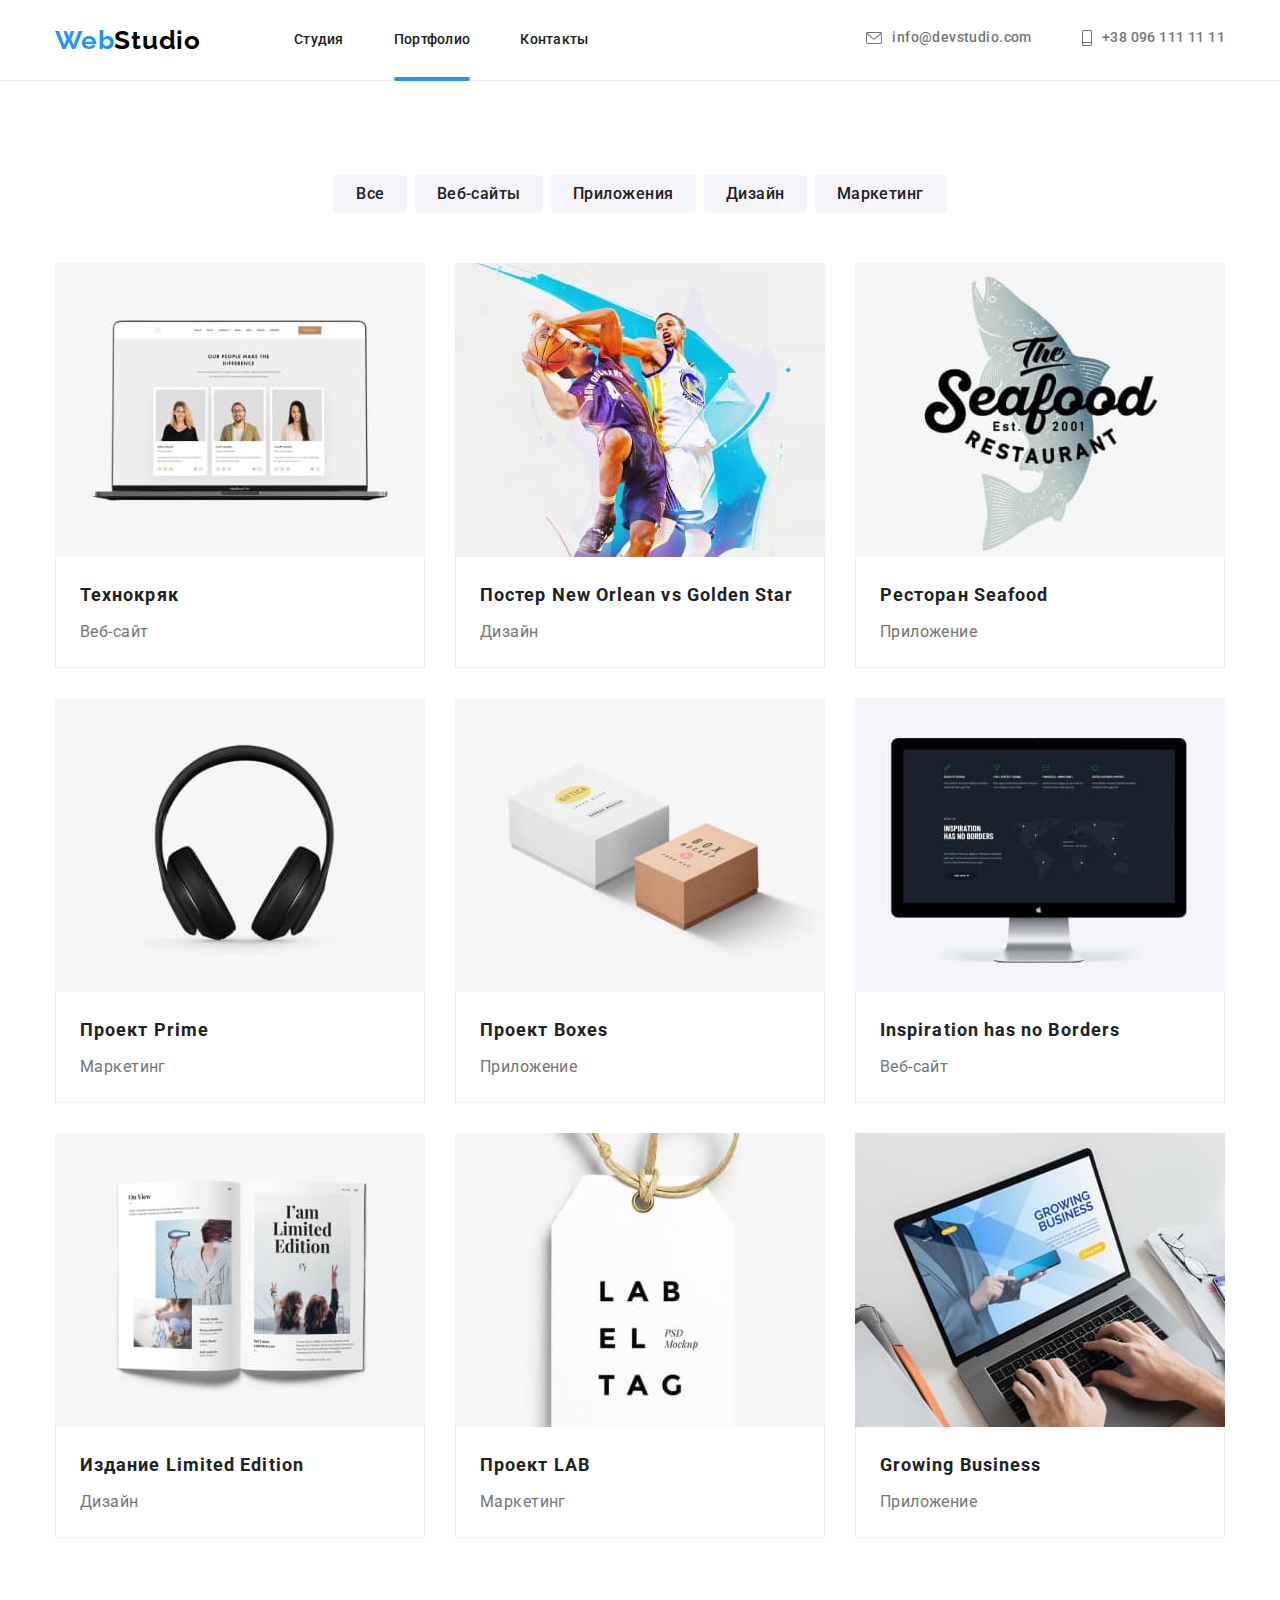
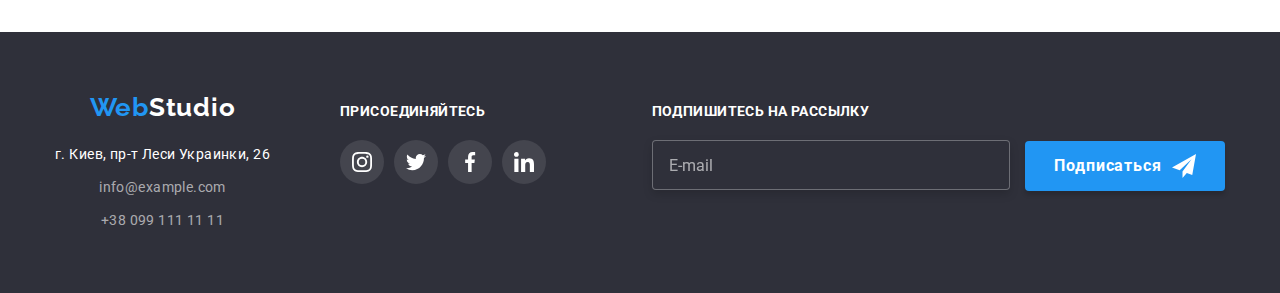
==== commit 7d6178b9: "виправлений розмір фото в портфоліо" ====
--- a/portfolio.html
+++ b/portfolio.html
@@ -92,8 +92,8 @@
                                                         ./images/portfolio/portfolio1-708.jpg 708w,
                                                         ./images/portfolio/portfolio1-740.jpg 740w, 
                                                         ./images/portfolio/portfolio1-900.jpg 900w" sizes="
-                                                         (min-width: 1200px) 354px, 
-                                                         (min-width: 768px) 370px, 
+                                                         (min-width: 1200px) 370px, 
+                                                         (min-width: 768px) 354px, 
                                                          (max-width: 768px) 450px"
                                     src="./images/portfolio/portfolio1-354.jpg" alt="Веб-сайт Технокряк"
                                     class="portfolio-card__img">
@@ -124,8 +124,8 @@
                                                                                         ./images/portfolio/portfolio2-740.jpg 740w, 
                                                                                         ./images/portfolio/portfolio2-900.jpg 900w"
                                     sizes="
-                                                                                         (min-width: 1200px) 354px, 
-                                                                                         (min-width: 768px) 370px, 
+                                                                                         (min-width: 1200px) 370px, 
+                                                         (min-width: 768px) 354px, 
                                                                                          (max-width: 768px) 450px"
                                     src="./images/portfolio/portfolio2-354.jpg" alt="Дизайн постера"
                                     class="portfolio-card__img">
@@ -154,8 +154,8 @@
                                                                                         ./images/portfolio/portfolio3-740.jpg 740w, 
                                                                                         ./images/portfolio/portfolio3-900.jpg 900w"
                                     sizes="
-                                                                                         (min-width: 1200px) 354px, 
-                                                                                         (min-width: 768px) 370px, 
+                                                                                         (min-width: 1200px) 370px, 
+                                                         (min-width: 768px) 354px, 
                                                                                          (max-width: 768px) 450px"
                                     src="./images/portfolio/portfolio3-354.jpg" alt="Приложене ресторана Сифуд"
                                     class="portfolio-card__img">
@@ -183,8 +183,8 @@
                                                                                         ./images/portfolio/portfolio4-740.jpg 740w, 
                                                                                         ./images/portfolio/portfolio4-900.jpg 900w"
                                     sizes="
-                                                                                         (min-width: 1200px) 354px, 
-                                                                                         (min-width: 768px) 370px, 
+                                                                                         (min-width: 1200px) 370px, 
+                                                         (min-width: 768px) 354px,
                                                                                          (max-width: 768px) 450px"
                                     src="./images/portfolio/portfolio4-354.jpg" alt="Маркетинг проекта Прайм"
                                     class="portfolio-card__img">
@@ -213,8 +213,8 @@
                                                                                         ./images/portfolio/portfolio5-740.jpg 740w, 
                                                                                         ./images/portfolio/portfolio5-900.jpg 900w"
                                     sizes="
-                                                                                         (min-width: 1200px) 354px, 
-                                                                                         (min-width: 768px) 370px, 
+                                                                                         (min-width: 1200px) 370px, 
+                                                         (min-width: 768px) 354px,
                                                                                          (max-width: 768px) 450px"
                                     src="./images/portfolio/portfolio5-354.jpg" alt="Приложение проекта Боксес"
                                     class="portfolio-card__img">
@@ -244,8 +244,8 @@
                                                                                         ./images/portfolio/portfolio6-740.jpg 740w, 
                                                                                         ./images/portfolio/portfolio6-900.jpg 900w"
                                     sizes="
-                                                                                         (min-width: 1200px) 354px, 
-                                                                                         (min-width: 768px) 370px, 
+                                                                                         (min-width: 1200px) 370px, 
+                                                         (min-width: 768px) 354px,
                                                                                          (max-width: 768px) 450px"
                                     src="./images/portfolio/portfolio6-354.jpg" alt="Веб-сайт вдохновения без границ"
                                     class="portfolio-card__img">
@@ -274,8 +274,8 @@
                                                                                     ./images/portfolio/portfolio7-740.jpg 740w, 
                                                                                     ./images/portfolio/portfolio7-900.jpg 900w"
                                     sizes="
-                                                                                     (min-width: 1200px) 354px, 
-                                                                                     (min-width: 768px) 370px, 
+                                                                                     (min-width: 1200px) 370px, 
+                                                         (min-width: 768px) 354px, 
                                                                                      (max-width: 768px) 450px"
                                     src="./images/portfolio/portfolio7-354.jpg" alt="Дизайн издания лимитед эдишн"
                                     class="portfolio-card__img">
@@ -304,8 +304,8 @@
                                                                                         ./images/portfolio/portfolio8-740.jpg 740w, 
                                                                                         ./images/portfolio/portfolio8-900.jpg 900w"
                                     sizes="
-                                                                                         (min-width: 1200px) 354px, 
-                                                                                         (min-width: 768px) 370px, 
+                                                                                         (min-width: 1200px) 370px, 
+                                                         (min-width: 768px) 354px, 
                                                                                          (max-width: 768px) 450px"
                                     src="./images/portfolio/portfolio8-354.jpg" alt="Маркетинг проекта лаб"
                                     class="portfolio-card__img">
@@ -334,8 +334,8 @@
                                                                                         ./images/portfolio/portfolio9-740.jpg 740w, 
                                                                                         ./images/portfolio/portfolio9-900.jpg 900w"
                                     sizes="
-                                                                                         (min-width: 1200px) 354px, 
-                                                                                         (min-width: 768px) 370px, 
+                                                                                         (min-width: 1200px) 370px, 
+                                                         (min-width: 768px) 354px,
                                                                                          (max-width: 768px) 450px"
                                     src="./images/portfolio/portfolio9-354.jpg" alt="Приложение Гроуинг бизнес"
                                     class="portfolio-card__img">
